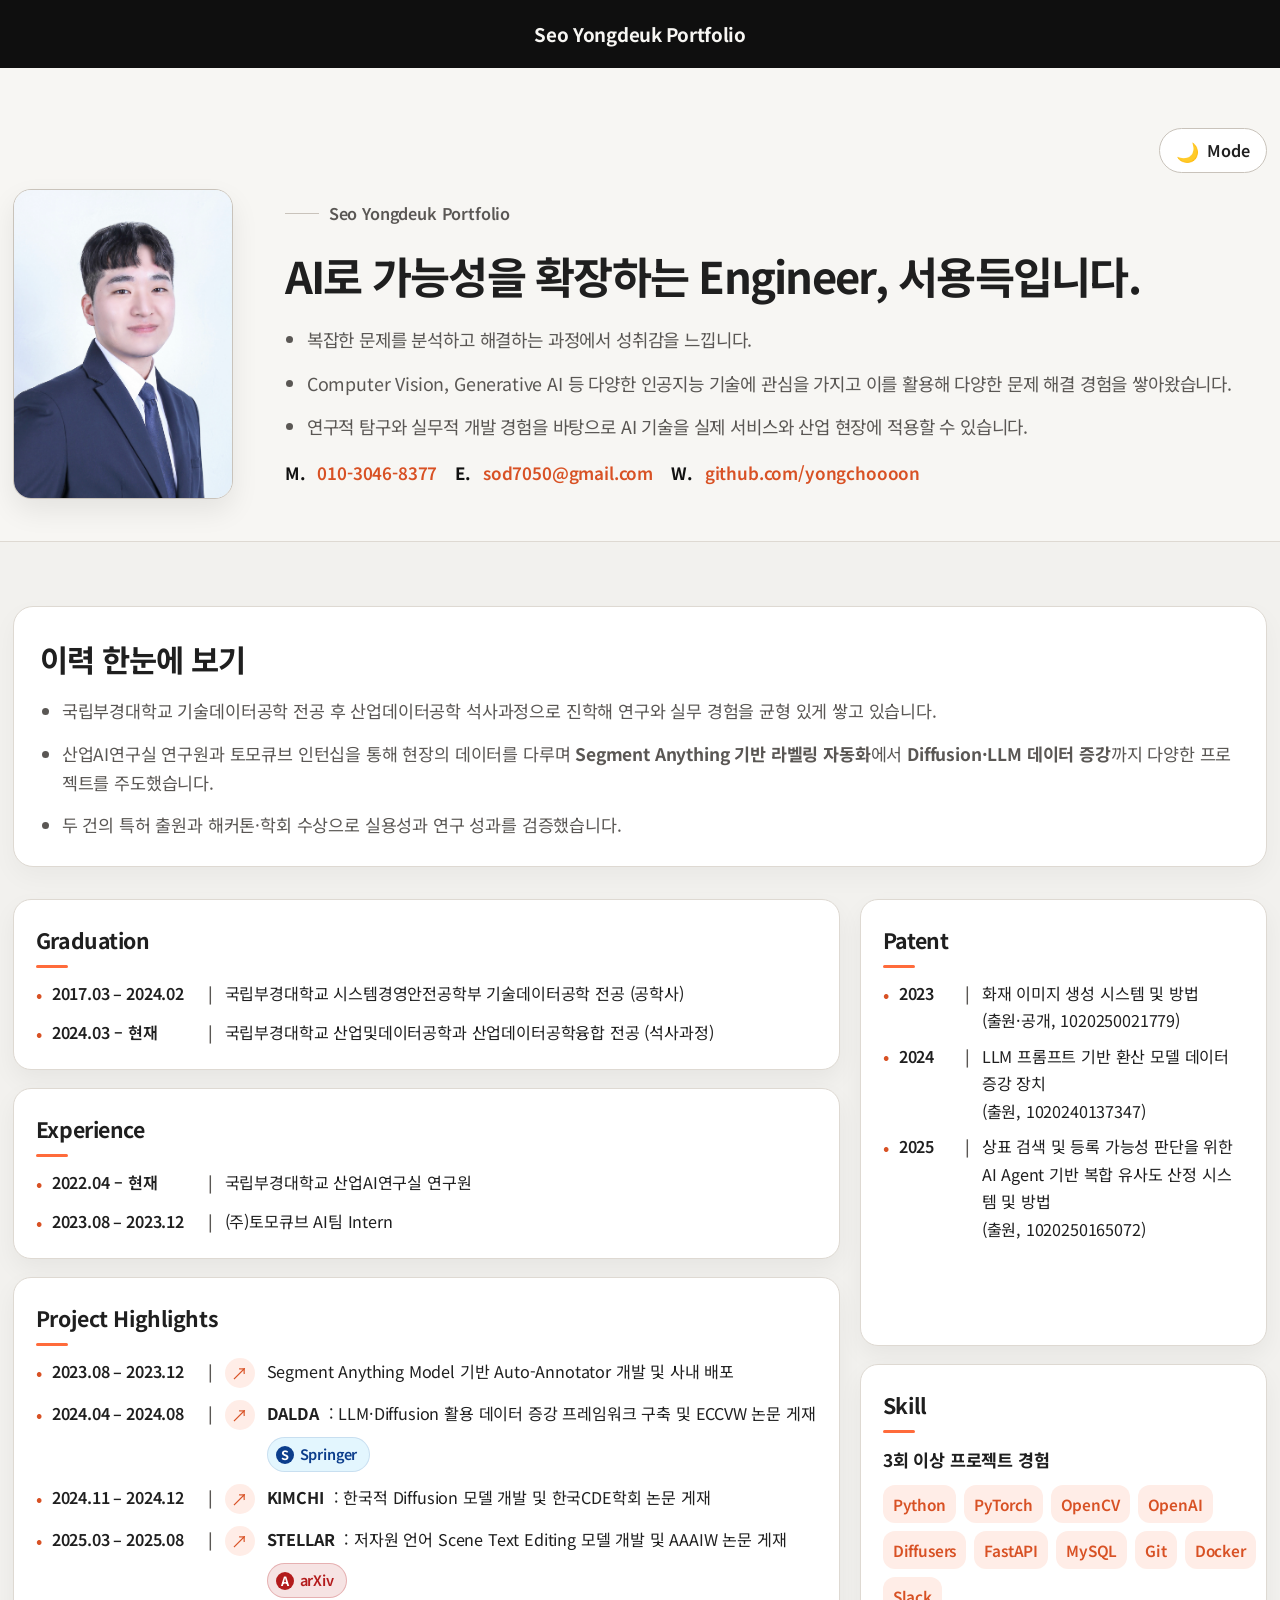
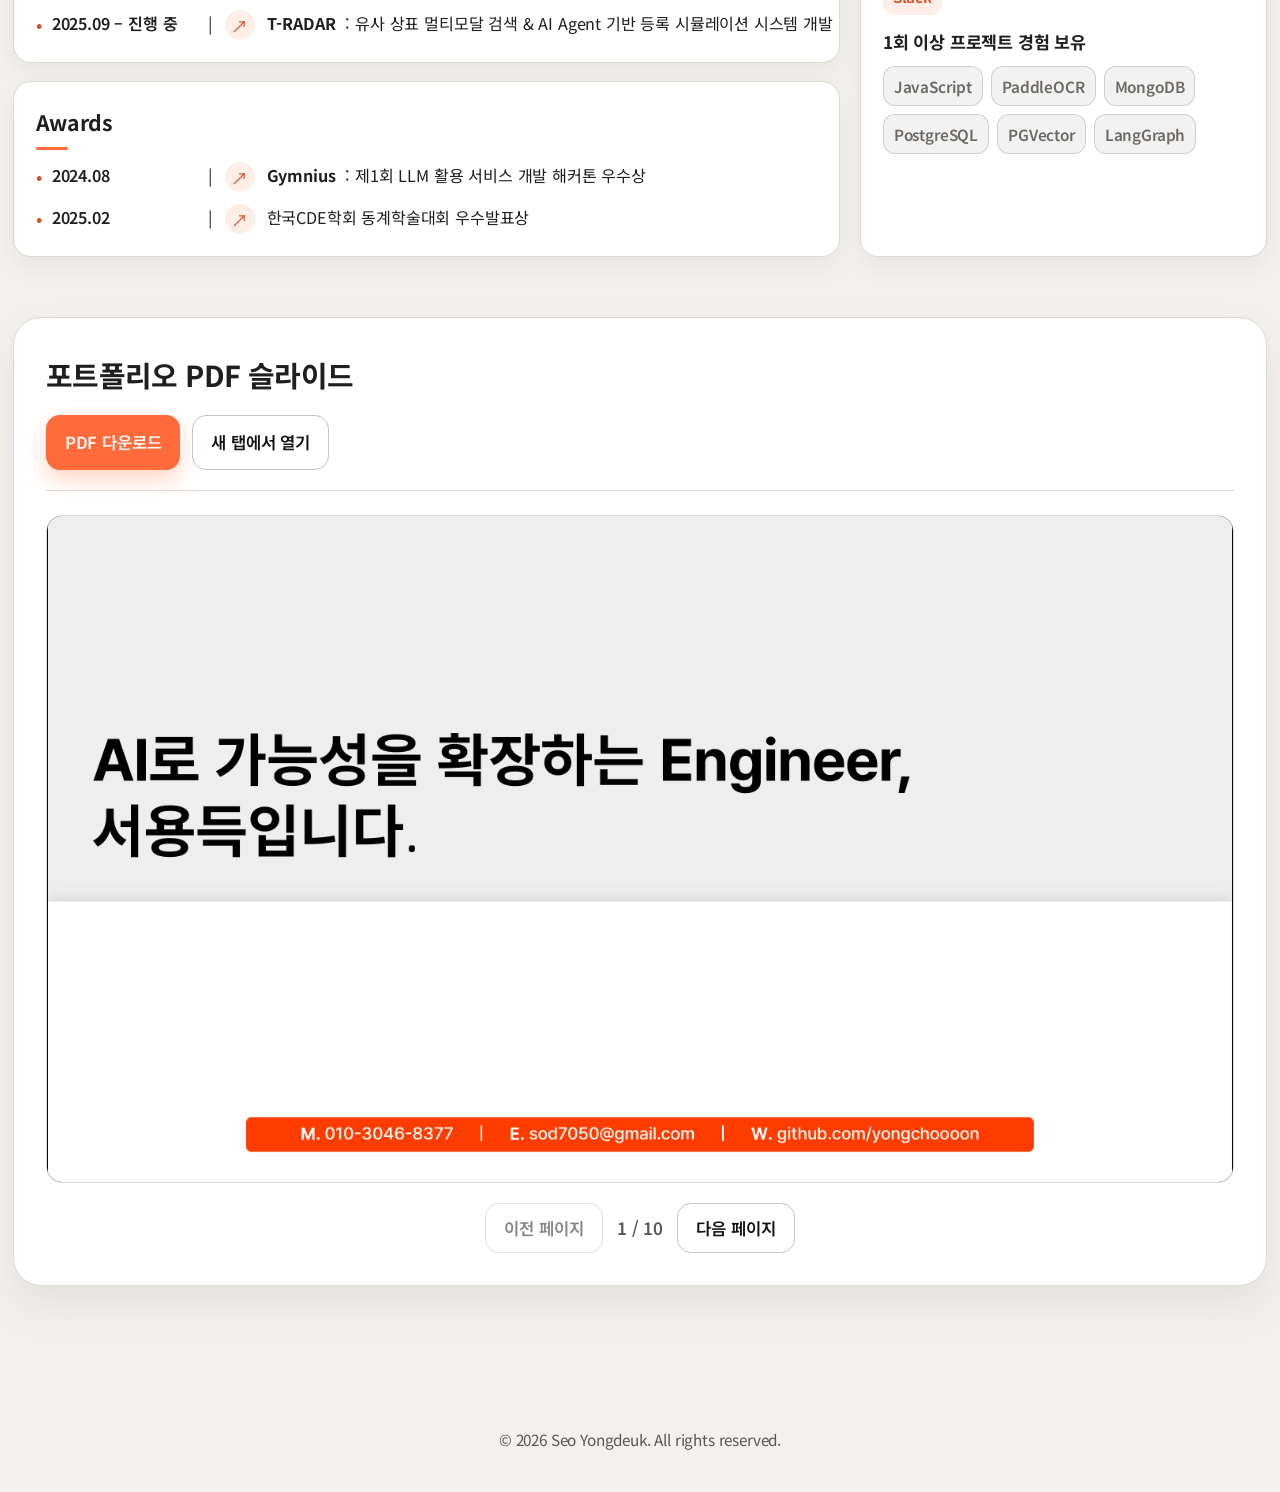
==== index.html @ 53d010d1 "Add: 특허" ====
<!DOCTYPE html>
<html lang="ko">
<head>
  <meta charset="utf-8">
  <meta name="viewport" content="width=device-width, initial-scale=1">
  <title>서용득 | Portfolio</title>
  <meta name="description" content="서용득 연구원의 학력, 연구 경력, 프로젝트, 특허, 수상 이력을 확인하고 포트폴리오 PDF를 바로 열어보세요.">
  <link rel="preconnect" href="https://fonts.googleapis.com">
  <link rel="preconnect" href="https://fonts.gstatic.com" crossorigin>
  <link href="https://fonts.googleapis.com/css2?family=Manrope:wght@400;600;700&family=Noto+Sans+KR:wght@400;500;600;700&display=swap" rel="stylesheet">
  <style>
    :root {
      --bg: #f2f1ee;
      --bg-soft: #f7f6f3;
      --card: #ffffff;
      --border: #ded9d2;
      --border-strong: #c9c3bb;
      --text: #1f1f1f;
      --muted: #5a5754;
      --accent: #ff6b3b;
      --accent-soft: rgba(255, 107, 59, 0.12);
      --accent-dark: #d85124;
      --tag-muted-bg: rgba(102, 94, 88, 0.08);
      --tag-muted-text: #6d6965;
      color-scheme: light;
      font-size: 17px;
    }

    body.dark {
      --bg: linear-gradient(180deg, #0b1120 0%, #0f172a 65%, #020617 100%);
      --bg-soft: #0e172c;
      --card: rgba(16, 27, 52, 0.92);
      --border: rgba(148, 163, 184, 0.18);
      --border-strong: rgba(148, 163, 184, 0.35);
      --text: #e2e8f0;
      --muted: rgba(226, 232, 240, 0.72);
      --accent: #38bdf8;
      --accent-soft: rgba(56, 189, 248, 0.18);
      --accent-dark: #0ea5e9;
      --tag-muted-bg: rgba(148, 163, 184, 0.16);
      --tag-muted-text: rgba(226, 232, 240, 0.8);
      color-scheme: dark;
    }

    * {
      box-sizing: border-box;
    }

    body {
      margin: 0;
      font-family: 'Noto Sans KR', 'Manrope', -apple-system, BlinkMacSystemFont, 'Segoe UI', sans-serif;
      background: var(--bg);
      color: var(--text);
      line-height: 1.7;
      letter-spacing: -0.01em;
      transition: background 0.3s ease, color 0.3s ease;
    }

    a {
      color: inherit;
      text-decoration: none;
    }

    button {
      font-family: inherit;
    }

    .banner {
      background: #0f0f0f;
      color: #f7f6f3;
      padding: 18px 0;
      text-align: center;
      font-size: 1.1rem;
      font-weight: 700;
      letter-spacing: -0.015em;
    }

    .container {
      width: min(1440px, 98vw);
      margin: 0 auto;
    }

    header {
      background: var(--bg-soft);
      border-bottom: 1px solid var(--border);
      padding: 60px 0 42px;
    }

    .header-toolbar {
      display: flex;
      justify-content: flex-end;
      align-items: center;
      padding-bottom: 16px;
      gap: 12px;
    }

    .hero {
      display: grid;
      grid-template-columns: minmax(160px, 240px) 1fr;
      gap: 32px;
      align-items: center;
    }

    .hero__photo {
      border-radius: 18px;
      overflow: hidden;
      border: 1px solid var(--border-strong);
      box-shadow: 0 12px 28px rgba(17, 17, 17, 0.08);
      max-width: 220px;
      position: relative;
      cursor: pointer;
    }

    .hero__photo:focus-visible {
      outline: 3px solid var(--accent);
      outline-offset: 4px;
    }

    .hero__photo img {
      display: block;
      width: 100%;
      height: auto;
    }

    .thumbs-pop {
      position: absolute;
      top: 50%;
      left: 50%;
      font-size: 2.6rem;
      opacity: 0;
      pointer-events: none;
      transform: translate(-50%, -30%) scale(0.5);
      transform-origin: center;
      filter: drop-shadow(0 8px 12px rgba(0, 0, 0, 0.25));
      will-change: transform, opacity;
    }

    .thumbs-pop.is-active {
      animation: thumbs-burst 0.9s ease-out forwards;
    }

    @keyframes thumbs-burst {
      0% {
        transform: translate(-50%, -30%) scale(0.4) rotate(0deg);
        opacity: 0;
      }
      25% {
        transform: translate(-50%, -70%) scale(1.05) rotate(-12deg);
        opacity: 1;
      }
      55% {
        transform: translate(-46%, -105%) scale(1) rotate(10deg);
        opacity: 1;
      }
      80% {
        transform: translate(-54%, -130%) scale(1) rotate(-6deg);
        opacity: 0.8;
      }
      100% {
        transform: translate(-50%, -160%) scale(1) rotate(0deg);
        opacity: 0;
      }
    }

    .theme-toggle {
      border: 1px solid var(--border-strong);
      border-radius: 999px;
      padding: 8px 16px;
      font-size: 0.95rem;
      font-weight: 600;
      background: var(--card);
      color: var(--text);
      display: inline-flex;
      align-items: center;
      gap: 8px;
      cursor: pointer;
      transition: transform 0.2s ease, box-shadow 0.2s ease;
    }

    .theme-toggle:hover {
      transform: translateY(-2px);
      box-shadow: 0 10px 20px rgba(0, 0, 0, 0.08);
    }

    .theme-toggle span {
      font-size: 1.1rem;
    }

    .hero__heading {
      display: grid;
      gap: 12px;
    }

    .hero__eyebrow {
      display: inline-flex;
      align-items: center;
      gap: 10px;
      font-weight: 600;
      font-size: 0.95rem;
      color: var(--muted);
    }

    .hero__eyebrow span {
      width: 34px;
      height: 1px;
      background: var(--border-strong);
      display: inline-block;
    }

    h1 {
      margin: 0;
      font-size: clamp(2.15rem, 3.4vw, 2.85rem);
      font-weight: 700;
      letter-spacing: -0.04em;
    }

    .hero__lead-list {
      margin: 0;
      padding-left: 22px;
      display: grid;
      gap: 10px;
      color: var(--muted);
      font-size: 1.05rem;
    }

    .hero__lead-list li {
      line-height: 1.65;
    }

    .contact-row {
      margin-top: 6px;
      display: flex;
      flex-wrap: wrap;
      gap: 18px;
      font-weight: 600;
    }

    .contact-row a {
      display: inline-flex;
      align-items: center;
      gap: 8px;
      color: var(--accent-dark);
    }

    .contact-row a::before {
      content: attr(data-label);
      font-weight: 700;
      color: #111;
      margin-right: 4px;
    }

    main {
      padding: 64px 0 80px;
    }

    .overview {
      display: grid;
      gap: 32px;
      margin-bottom: 60px;
    }

    .overview__lead {
      background: var(--card);
      border: 1px solid var(--border);
      border-radius: 20px;
      padding: 26px;
      display: grid;
      gap: 12px;
      box-shadow: 0 10px 26px rgba(17, 17, 17, 0.04);
    }

    .overview__lead h2 {
      margin: 0;
      font-size: 1.8rem;
      letter-spacing: -0.03em;
    }

    .overview__list {
      margin: 0;
      padding-left: 22px;
      display: grid;
      gap: 10px;
      color: var(--muted);
      font-size: 1.02rem;
      line-height: 1.65;
    }

    .overview__layout {
      display: grid;
      grid-template-columns: 6.7fr 3.3fr;
      gap: 20px;
      align-items: stretch;
    }

    .overview__left,
    .overview__right {
      gap: 18px;
      min-height: 0;
    }

    .overview__left {
      display: grid;
      grid-auto-rows: minmax(0, auto);
      align-content: start;
    }

    .overview__right {
      display: grid;
      grid-template-rows: 1fr 1fr;
      gap: 18px;
      height: 100%;
    }

    .overview__right > .card {
      height: 100%;
    }

    .overview__left {
      grid-template-rows: repeat(4, auto);
    }

    .overview__right {
      grid-template-rows: repeat(2, auto);
    }

    .card {
      background: var(--card);
      border-radius: 18px;
      border: 1px solid var(--border);
      padding: 22px;
      display: grid;
      gap: 12px;
      box-shadow: 0 10px 24px rgba(17, 17, 17, 0.05);
      height: auto;
      align-content: start;
    }

    .card--scroll {
      overflow: visible;
      max-height: none;
      padding-right: 0;
    }

    .timeline {
      list-style: none;
      margin: 0;
      padding: 0;
      display: grid;
      gap: 8px;
    }

    .timeline li {
      display: grid;
      grid-template-columns: auto auto auto 1fr;
      column-gap: 12px;
      position: relative;
      padding-left: 16px;
      align-items: start;
    }

    .timeline li::before {
      content: '•';
      position: absolute;
      left: 0;
      top: 0.25em;
      color: var(--accent-dark);
      font-size: 1.1rem;
      line-height: 1;
    }

    .timeline__date {
      display: inline-block;
      min-width: 16ch;
      font-weight: 600;
      white-space: nowrap;
    }

    .timeline--compact {
      gap: 4px;
    }

    .timeline--compact li {
      grid-template-columns: auto auto 1fr;
    }

    .timeline--compact .timeline__date {
      min-width: 6ch;
    }

    .timeline__divider {
      color: var(--muted);
      font-weight: 600;
    }

    .timeline__text {
      color: var(--text);
      display: inline-flex;
      align-items: center;
      gap: 10px;
      flex-wrap: wrap;
    }

    .timeline__action {
      border: none;
      background: var(--accent-soft);
      color: var(--accent-dark);
      border-radius: 999px;
      width: 30px;
      height: 30px;
      display: inline-flex;
      align-items: center;
      justify-content: center;
      font-size: 1rem;
      cursor: pointer;
      transition: transform 0.2s ease, box-shadow 0.2s ease;
    }

    .timeline__link {
      display: inline-flex;
      align-items: center;
      gap: 6px;
      padding: 4px 12px 4px 8px;
      border-radius: 999px;
      font-size: 0.85rem;
      font-weight: 600;
      border: 1px solid transparent;
      transition: transform 0.2s ease, box-shadow 0.2s ease, background 0.2s ease;
    }

    .timeline__link--springer {
      background: rgba(56, 189, 248, 0.14);
      color: #0b3d8c;
      border-color: rgba(11, 61, 140, 0.12);
    }

    body.dark .timeline__link--springer {
      background: rgba(56, 189, 248, 0.16);
      color: #38bdf8;
      border-color: rgba(56, 189, 248, 0.35);
    }

    .timeline__link--arxiv {
      background: rgba(179, 27, 28, 0.12);
      color: #b31b1c;
      border-color: rgba(179, 27, 28, 0.25);
    }

    body.dark .timeline__link--arxiv {
      background: rgba(179, 27, 28, 0.2);
      color: #f87171;
      border-color: rgba(248, 113, 113, 0.45);
    }

    .timeline__link-icon {
      width: 18px;
      height: 18px;
      border-radius: 50%;
      background: #0b3d8c;
      color: #ffffff;
      display: inline-flex;
      align-items: center;
      justify-content: center;
      font-size: 0.75rem;
      font-weight: 700;
      letter-spacing: -0.03em;
    }

    body.dark .timeline__link-icon {
      background: #1d4ed8;
    }

    .timeline__link--springer .timeline__link-icon {
      background: #0b3d8c;
      color: #ffffff;
    }

    body.dark .timeline__link--springer .timeline__link-icon {
      background: #38bdf8;
      color: #04142d;
    }

    .timeline__link--arxiv .timeline__link-icon {
      background: #b31b1c;
    }

    body.dark .timeline__link--arxiv .timeline__link-icon {
      background: #f87171;
      color: #111827;
    }

    body.dark .timeline__link:hover {
      box-shadow: 0 8px 18px rgba(2, 132, 199, 0.3);
    }

    body.dark .timeline__link:focus-visible {
      box-shadow: 0 0 0 3px rgba(56, 189, 248, 0.5);
    }

    .timeline__link:hover {
      transform: translateY(-2px);
      box-shadow: 0 8px 16px rgba(11, 61, 140, 0.15);
    }

    .timeline__link:focus-visible {
      transform: translateY(-2px);
      box-shadow: 0 0 0 3px rgba(11, 61, 140, 0.35);
      outline: none;
    }

    .timeline__link-icon {
      width: 18px;
      height: 18px;
      border-radius: 50%;
      background: currentColor;
      color: #ffffff;
      display: inline-flex;
      align-items: center;
      justify-content: center;
      font-size: 0.75rem;
      font-weight: 700;
      letter-spacing: -0.03em;
    }

    .sr-only {
      position: absolute;
      width: 1px;
      height: 1px;
      padding: 0;
      margin: -1px;
      overflow: hidden;
      clip: rect(0, 0, 0, 0);
      white-space: nowrap;
      border: 0;
    }

    .timeline__action:hover,
    .timeline__action:focus-visible {
      transform: translateY(-2px);
      box-shadow: 0 8px 16px rgba(0, 0, 0, 0.12);
      outline: none;
    }

    .card h3 {
      margin: 0;
      font-size: 1.25rem;
      letter-spacing: -0.02em;
      position: relative;
      padding-bottom: 10px;
    }

    .card h3::after {
      content: '';
      position: absolute;
      left: 0;
      bottom: 0;
      width: 32px;
      height: 3px;
      border-radius: 999px;
      background: var(--accent);
    }

    .meta {
      color: var(--muted);
      font-weight: 500;
      font-size: 0.95rem;
    }

    ul {
      margin: 0;
      padding-left: 18px;
      color: var(--text);
      font-size: 0.95rem;
    }

    ul li + li {
      margin-top: 4px;
    }

    .tag-grid {
      display: flex;
      flex-wrap: wrap;
      gap: 8px;
    }

    .tag {
      padding: 6px 10px;
      border-radius: 12px;
      font-weight: 600;
      font-size: 0.9rem;
    }

    .tag--primary {
      background: var(--accent-soft);
      color: var(--accent-dark);
    }

    .tag--secondary {
      background: var(--tag-muted-bg);
      color: var(--tag-muted-text);
      border: 1px solid rgba(109, 105, 101, 0.25);
    }

    .skill-group {
      display: grid;
      gap: 10px;
    }

    .skill-group h4 {
      margin: 0;
      font-size: 1.02rem;
      letter-spacing: -0.01em;
      color: var(--text);
    }

    .pdf-section {
      background: var(--card);
      border: 1px solid var(--border);
      border-radius: 28px;
      padding: 32px;
      box-shadow: 0 20px 45px rgba(17, 17, 17, 0.07);
    }

    .pdf-section header {
      padding: 0 0 20px;
      background: none;
      border-bottom: 1px solid var(--border);
      margin-bottom: 24px;
      display: grid;
      gap: 10px;
    }

    .pdf-section h2 {
      margin: 0;
      font-size: 1.7rem;
      letter-spacing: -0.02em;
    }

    .pdf-section p {
      margin: 0;
      color: var(--muted);
    }

    .pdf-actions {
      display: flex;
      flex-wrap: wrap;
      gap: 12px;
      margin-top: 6px;
    }

    .btn {
      display: inline-flex;
      align-items: center;
      justify-content: center;
      gap: 8px;
      font-weight: 600;
      font-size: 0.98rem;
      padding: 12px 18px;
      border-radius: 14px;
      border: 1px solid transparent;
      cursor: pointer;
      transition: transform 0.2s ease, box-shadow 0.2s ease;
      text-decoration: none;
    }

    .btn-primary {
      background: var(--accent);
      color: #fff7f3;
      box-shadow: 0 10px 22px rgba(255, 107, 59, 0.28);
    }

    .btn-secondary {
      background: #ffffff;
      border-color: var(--border-strong);
      color: #141414;
    }

    .btn:disabled {
      opacity: 0.5;
      cursor: not-allowed;
      transform: none;
      box-shadow: none;
    }

    .btn:hover:not(:disabled) {
      transform: translateY(-2px);
    }

    .pdf-stage {
      display: grid;
      gap: 20px;
    }

    .pdf-viewer {
      width: 100%;
      border: 1px solid var(--border);
      border-radius: 16px;
      background: #0f0f0f;
      overflow: hidden;
      display: flex;
      align-items: center;
      justify-content: center;
      aspect-ratio: 16 / 9;
    }

    .pdf-viewer img {
      width: 100%;
      height: 100%;
      object-fit: contain;
      background: #0f0f0f;
    }

    .pdf-nav {
      display: flex;
      align-items: center;
      justify-content: center;
      gap: 14px;
    }

    .page-indicator {
      font-weight: 600;
      color: var(--muted);
    }

    footer {
      text-align: center;
      padding: 60px 0 40px;
      color: var(--muted);
      font-size: 0.9rem;
    }

    @media (max-width: 980px) {
      .overview__layout {
        grid-template-columns: 1fr;
      }

      .overview__left,
      .overview__right {
        grid-template-rows: none;
        min-height: auto;
      }
    }

    @media (max-width: 720px) {
      header {
        padding: 48px 0 36px;
      }

      .header-toolbar {
        justify-content: center;
        padding-bottom: 20px;
      }

      .hero {
        grid-template-columns: 1fr;
        text-align: center;
      }

      .hero__photo {
        margin: 0 auto;
      }

      .contact-row {
        justify-content: center;
      }

      .overview__lead,
      .card {
        padding: 24px;
      }

      .pdf-section {
        padding: 26px;
      }

      .pdf-viewer {
        aspect-ratio: auto;
        height: 70vh;
      }
    }
  </style>
</head>
<body>
  <div class="banner">Seo Yongdeuk Portfolio</div>
  <header>
    <div class="container header-toolbar">
      <button class="theme-toggle" id="theme-toggle" type="button" aria-label="다크 모드로 전환"><span aria-hidden="true">🌙</span> Mode</button>
    </div>
    <div class="container hero">
      <div class="hero__photo" role="button" tabindex="0" aria-label="프로필 사진을 눌러 인사하기">
        <img src="imgs/profile.jpg" alt="서용득 프로필 사진">
        <div class="thumbs-pop" aria-hidden="true">👍🏻</div>
      </div>
        <div class="hero__heading">
          <div class="hero__eyebrow"><span></span>Seo Yongdeuk Portfolio</div>
          <h1>AI로 가능성을 확장하는 Engineer, 서용득입니다.</h1>
          <ul class="hero__lead-list">
            <li>복잡한 문제를 분석하고 해결하는 과정에서 성취감을 느낍니다.</li>
            <li>Computer Vision, Generative AI 등 다양한 인공지능 기술에 관심을 가지고 이를 활용해 다양한 문제 해결 경험을 쌓아왔습니다.</li>
            <li>연구적 탐구와 실무적 개발 경험을 바탕으로 AI 기술을 실제 서비스와 산업 현장에 적용할 수 있습니다.</li>
          </ul>
          <div class="contact-row">
            <a href="tel:+821030468377" data-label="M.">010-3046-8377</a>
            <a href="mailto:sod7050@gmail.com" data-label="E.">sod7050@gmail.com</a>
            <a href="https://github.com/yongchoooon" target="_blank" rel="noreferrer noopener" data-label="W.">github.com/yongchoooon</a>
          </div>
        </div>
    </div>
  </header>

  <main>
    <div class="container">
      <section class="overview">
        <div class="overview__lead">
          <h2>이력 한눈에 보기</h2>
          <ul class="overview__list">
            <li>국립부경대학교 기술데이터공학 전공 후 산업데이터공학 석사과정으로 진학해 연구와 실무 경험을 균형 있게 쌓고 있습니다.</li>
            <li>산업AI연구실 연구원과 토모큐브 인턴십을 통해 현장의 데이터를 다루며 <strong>Segment Anything 기반 라벨링 자동화</strong>에서 <strong>Diffusion·LLM 데이터 증강</strong>까지 다양한 프로젝트를 주도했습니다.</li>
            <li>두 건의 특허 출원과 해커톤·학회 수상으로 실용성과 연구 성과를 검증했습니다.</li>
          </ul>
        </div>
        <div class="overview__layout">
          <div class="overview__left">
            <article class="card card--grad">
              <h3>Graduation</h3>
              <ul class="timeline">
                <li>
                  <span class="timeline__date">2017.03 – 2024.02</span>
                  <span class="timeline__divider">|</span>
                  <span class="timeline__text">국립부경대학교 시스템경영안전공학부 기술데이터공학 전공 (공학사)</span>
                </li>
                <li>
                  <span class="timeline__date">2024.03 – 현재</span>
                  <span class="timeline__divider">|</span>
                  <span class="timeline__text">국립부경대학교 산업및데이터공학과 산업데이터공학융합 전공 (석사과정)</span>
                </li>
              </ul>
            </article>
            <article class="card card--experience">
              <h3>Experience</h3>
              <ul class="timeline">
                <li>
                  <span class="timeline__date">2022.04 – 현재</span>
                  <span class="timeline__divider">|</span>
                  <span class="timeline__text">국립부경대학교 산업AI연구실 연구원</span>
                </li>
                <li>
                  <span class="timeline__date">2023.08 – 2023.12</span>
                  <span class="timeline__divider">|</span>
                  <span class="timeline__text">(주)토모큐브 AI팀 Intern</span>
                </li>
              </ul>
            </article>
            <article class="card card--projects card--scroll">
              <h3>Project Highlights</h3>
              <ul class="timeline">
                <li>
                  <span class="timeline__date">2023.08 – 2023.12</span>
                  <span class="timeline__divider">|</span>
                  <button class="timeline__action timeline__jump" type="button" data-page="3" aria-label="포트폴리오 6페이지( Segment Anything 기반 Auto-Annotator 개발 및 사내 배포 )로 이동">↗</button>
                  <span class="timeline__text">Segment Anything Model 기반 Auto-Annotator 개발 및 사내 배포</span>
                </li>
                <li>
                  <span class="timeline__date">2024.04 – 2024.08</span>
                  <span class="timeline__divider">|</span>
                  <button class="timeline__action timeline__jump" type="button" data-page="4" aria-label="포트폴리오 3페이지( DALDA: LLM·Diffusion 활용 데이터 증강 프레임워크 구축 및 논문 게재 )로 이동">↗</button>
                  <span class="timeline__text">
                    <strong>DALDA</strong>: LLM·Diffusion 활용 데이터 증강 프레임워크 구축 및 ECCVW 논문 게재
                    <a class="timeline__link timeline__link--springer" href="https://link.springer.com/chapter/10.1007/978-3-031-91907-7_11" target="_blank" rel="noreferrer noopener">
                      <span class="timeline__link-icon" aria-hidden="true">S</span>
                      Springer
                      <span class="sr-only">에서 논문 보기 (새 창)</span>
                    </a>
                  </span>
                </li>
                <li>
                  <span class="timeline__date">2024.11 – 2024.12</span>
                  <span class="timeline__divider">|</span>
                  <button class="timeline__action timeline__jump" type="button" data-page="5" aria-label="포트폴리오 4페이지( KIMCHI: 한국적 Diffusion 모델 개발 )로 이동">↗</button>
                  <span class="timeline__text"><strong>KIMCHI</strong>: 한국적 Diffusion 모델 개발 및 한국CDE학회 논문 게재</span>
                </li>
                <li>
                  <span class="timeline__date">2025.03 – 2025.08</span>
                  <span class="timeline__divider">|</span>
                  <button class="timeline__action timeline__jump" type="button" data-page="6" aria-label="포트폴리오 5페이지( STELLAR: Scene Text Editing 모델 개발 )로 이동">↗</button>
                  <span class="timeline__text">
                    <strong>STELLAR</strong>: 저자원 언어 Scene Text Editing 모델 개발 및 AAAIW 논문 게재
                    <a class="timeline__link timeline__link--arxiv" href="https://arxiv.org/abs/2511.09977" target="_blank" rel="noreferrer noopener">
                      <span class="timeline__link-icon" aria-hidden="true">A</span>
                      arXiv
                      <span class="sr-only">에서 논문 보기 (새 창)</span>
                    </a>
                  </span>
                </li>
                <li>
                  <span class="timeline__date">2025.09 – 진행 중</span>
                  <span class="timeline__divider">|</span>
                  <button class="timeline__action timeline__jump" type="button" data-page="7" aria-label="포트폴리오 7페이지( T-RADAR: 상표 검색 &amp; 등록 시뮬레이션 시스템 )로 이동">↗</button>
                  <span class="timeline__text"><strong>T-RADAR</strong>: 유사 상표 멀티모달 검색 &amp; AI Agent 기반 등록 시뮬레이션 시스템 개발</span>
                </li>
              </ul>
            </article>
            <article class="card card--awards">
              <h3>Awards</h3>
              <ul class="timeline">
                <li>
                  <span class="timeline__date">2024.08</span>
                  <span class="timeline__divider">|</span>
                  <button class="timeline__action timeline__jump" type="button" data-page="9" aria-label="포트폴리오 9페이지( Gymnius )로 이동">↗</button>
                  <span class="timeline__text"><strong>Gymnius</strong>: 제1회 LLM 활용 서비스 개발 해커톤 우수상</span>
                </li>
                <li>
                  <span class="timeline__date">2025.02</span>
                  <span class="timeline__divider">|</span>
                  <button class="timeline__action timeline__jump" type="button" data-page="5" aria-label="포트폴리오 4페이지( KIMCHI )로 이동">↗</button>
                  <span class="timeline__text">한국CDE학회 동계학술대회 우수발표상</span>
                </li>
              </ul>
            </article>
          </div>
          <div class="overview__right">
            <article class="card card--patent">
              <h3>Patent</h3>
              <ul class="timeline timeline--compact">
                <li>
                  <span class="timeline__date">2023</span>
                  <span class="timeline__divider">|</span>
                  <span class="timeline__text">화재 이미지 생성 시스템 및 방법 <br>(출원·공개, 1020250021779)</span>
                </li>
                <li>
                  <span class="timeline__date">2024</span>
                  <span class="timeline__divider">|</span>
                  <span class="timeline__text">LLM 프롬프트 기반 환산 모델 데이터 증강 장치 <br>(출원, 1020240137347)</span>
                </li>
                <li>
                  <span class="timeline__date">2025</span>
                  <span class="timeline__divider">|</span>
                  <span class="timeline__text">상표 검색 및 등록 가능성 판단을 위한 AI Agent 기반 복합 유사도 산정 시스템 및 방법 <br>(출원, 1020250165072)</span>
                </li>
              </ul>
            </article>
            <article class="card card--skill card--scroll">
              <h3>Skill</h3>
              <div class="skill-group">
                <h4>3회 이상 프로젝트 경험</h4>
                <div class="tag-grid">
                  <span class="tag tag--primary">Python</span>
                  <span class="tag tag--primary">PyTorch</span>
                  <span class="tag tag--primary">OpenCV</span>
                  <span class="tag tag--primary">OpenAI</span>
                  <span class="tag tag--primary">Diffusers</span>
                  <span class="tag tag--primary">FastAPI</span>
                  <span class="tag tag--primary">MySQL</span>
                  <span class="tag tag--primary">Git</span>
                  <span class="tag tag--primary">Docker</span>
                  <span class="tag tag--primary">Slack</span>
                </div>
              </div>
              <div class="skill-group">
                <h4>1회 이상 프로젝트 경험 보유</h4>
                <div class="tag-grid">
                  <span class="tag tag--secondary">JavaScript</span>
                  <span class="tag tag--secondary">PaddleOCR</span>
                  <span class="tag tag--secondary">MongoDB</span>
                  <span class="tag tag--secondary">PostgreSQL</span>
                  <span class="tag tag--secondary">PGVector</span>
                  <span class="tag tag--secondary">LangGraph</span>
                </div>
              </div>
            </article>
          </div>
        </div>
      </section>

      <section class="pdf-section" aria-labelledby="pdf-title">
        <header>
          <h2 id="pdf-title">포트폴리오 PDF 슬라이드</h2>
          <div class="pdf-actions">
            <a class="btn btn-primary" href="Portfolio-YongdeukSeo.pdf" download>PDF 다운로드</a>
            <a class="btn btn-secondary" href="Portfolio-YongdeukSeo.pdf" target="_blank" rel="noreferrer noopener">새 탭에서 열기</a>
          </div>
        </header>
        <div class="pdf-stage">
          <div class="pdf-viewer">
            <img id="pdf-slide" src="imgs/slides/portfolio-page-01.png" alt="포트폴리오 1페이지">
          </div>
          <div class="pdf-nav">
            <button class="btn btn-secondary" id="prev-page" type="button">이전 페이지</button>
            <span class="page-indicator"><span id="current-page">1</span> / <span id="total-pages">10</span></span>
            <button class="btn btn-secondary" id="next-page" type="button">다음 페이지</button>
          </div>
        </div>
      </section>
    </div>
  </main>

  <footer>
    &copy; <span id="year"></span> Seo Yongdeuk. All rights reserved.
  </footer>

  <script>
    const yearEl = document.getElementById('year');
    if (yearEl) {
      yearEl.textContent = new Date().getFullYear();
    }

    const themeToggleBtn = document.getElementById('theme-toggle');
    const themeToggleIcon = themeToggleBtn ? themeToggleBtn.querySelector('span') : null;
    const prefersDark = window.matchMedia('(prefers-color-scheme: dark)');

    function applyTheme(theme, persist = true) {
      document.body.classList.toggle('dark', theme === 'dark');
      if (themeToggleBtn && themeToggleIcon) {
        themeToggleIcon.textContent = theme === 'dark' ? '☀️' : '🌙';
        themeToggleBtn.setAttribute(
          'aria-label',
          theme === 'dark' ? '라이트 모드로 전환' : '다크 모드로 전환'
        );
      }
      if (persist) {
        localStorage.setItem('theme', theme);
      }
    }

    const storedTheme = localStorage.getItem('theme');
    let activeTheme = storedTheme === 'dark' || storedTheme === 'light'
      ? storedTheme
      : (prefersDark.matches ? 'dark' : 'light');

    applyTheme(activeTheme, false);

    if (themeToggleBtn) {
      themeToggleBtn.addEventListener('click', () => {
        activeTheme = document.body.classList.contains('dark') ? 'light' : 'dark';
        applyTheme(activeTheme);
      });
    }

    const handlePrefersChange = (event) => {
      const hasStoredTheme = localStorage.getItem('theme');
      if (hasStoredTheme === null) {
        activeTheme = event.matches ? 'dark' : 'light';
        applyTheme(activeTheme, false);
      }
    };

    if (typeof prefersDark.addEventListener === 'function') {
      prefersDark.addEventListener('change', handlePrefersChange);
    } else if (typeof prefersDark.addListener === 'function') {
      prefersDark.addListener(handlePrefersChange);
    }

    const heroPhoto = document.querySelector('.hero__photo');
    const thumbsPop = heroPhoto ? heroPhoto.querySelector('.thumbs-pop') : null;

    function showThumbs(event) {
      if (!heroPhoto || !thumbsPop) return;
      const rect = heroPhoto.getBoundingClientRect();
      const hasPointer = event && typeof event.clientX === 'number' && typeof event.clientY === 'number';
      const x = hasPointer ? event.clientX - rect.left : rect.width / 2;
      const y = hasPointer ? event.clientY - rect.top : rect.height / 2;
      thumbsPop.style.left = `${x}px`;
      thumbsPop.style.top = `${y}px`;
      thumbsPop.classList.remove('is-active');
      void thumbsPop.offsetWidth;
      thumbsPop.classList.add('is-active');
    }

    if (thumbsPop) {
      thumbsPop.addEventListener('animationend', () => {
        thumbsPop.classList.remove('is-active');
      });
    }

    if (heroPhoto) {
      heroPhoto.addEventListener('click', (event) => {
        showThumbs(event);
      });
      heroPhoto.addEventListener('keydown', (event) => {
        if (event.key === 'Enter' || event.key === ' ') {
          event.preventDefault();
          showThumbs(event);
        }
      });
    }

    const TOTAL_PAGES = 10;
    const imagePrefix = 'imgs/slides/portfolio-page-';
    const imageEl = document.getElementById('pdf-slide');
    const currentPageEl = document.getElementById('current-page');
    const totalPagesEl = document.getElementById('total-pages');
    const prevBtn = document.getElementById('prev-page');
    const nextBtn = document.getElementById('next-page');
    let currentPage = 1;

    if (totalPagesEl) {
      totalPagesEl.textContent = TOTAL_PAGES;
    }

    function updateViewer() {
      if (!imageEl || !currentPageEl || !prevBtn || !nextBtn) return;
      const pageStr = String(currentPage).padStart(2, '0');
      imageEl.src = `${imagePrefix}${pageStr}.png?v=${currentPage}`;
      imageEl.alt = `포트폴리오 ${currentPage}페이지`;
      currentPageEl.textContent = String(currentPage);
      prevBtn.disabled = currentPage === 1;
      nextBtn.disabled = currentPage === TOTAL_PAGES;
    }

    function navigateToPage(pageNumber) {
      if (!Number.isFinite(pageNumber)) return;
      const clamped = Math.min(Math.max(Math.round(pageNumber), 1), TOTAL_PAGES);
      if (clamped !== currentPage) {
        currentPage = clamped;
      }
      updateViewer();
      if (pdfSection) {
        pdfSection.scrollIntoView({ behavior: 'smooth', block: 'start' });
      }
    }

    if (prevBtn && nextBtn) {
      prevBtn.addEventListener('click', () => {
        if (currentPage > 1) {
          currentPage -= 1;
          updateViewer();
        }
      });

      nextBtn.addEventListener('click', () => {
        if (currentPage < TOTAL_PAGES) {
          currentPage += 1;
          updateViewer();
        }
      });
    }

    const pdfSection = document.querySelector('.pdf-section');
    document.querySelectorAll('.timeline__jump').forEach((button) => {
      button.addEventListener('click', () => {
        const target = Number(button.dataset.page);
        navigateToPage(target);
      });
    });

    updateViewer();
  </script>
</body>
</html>
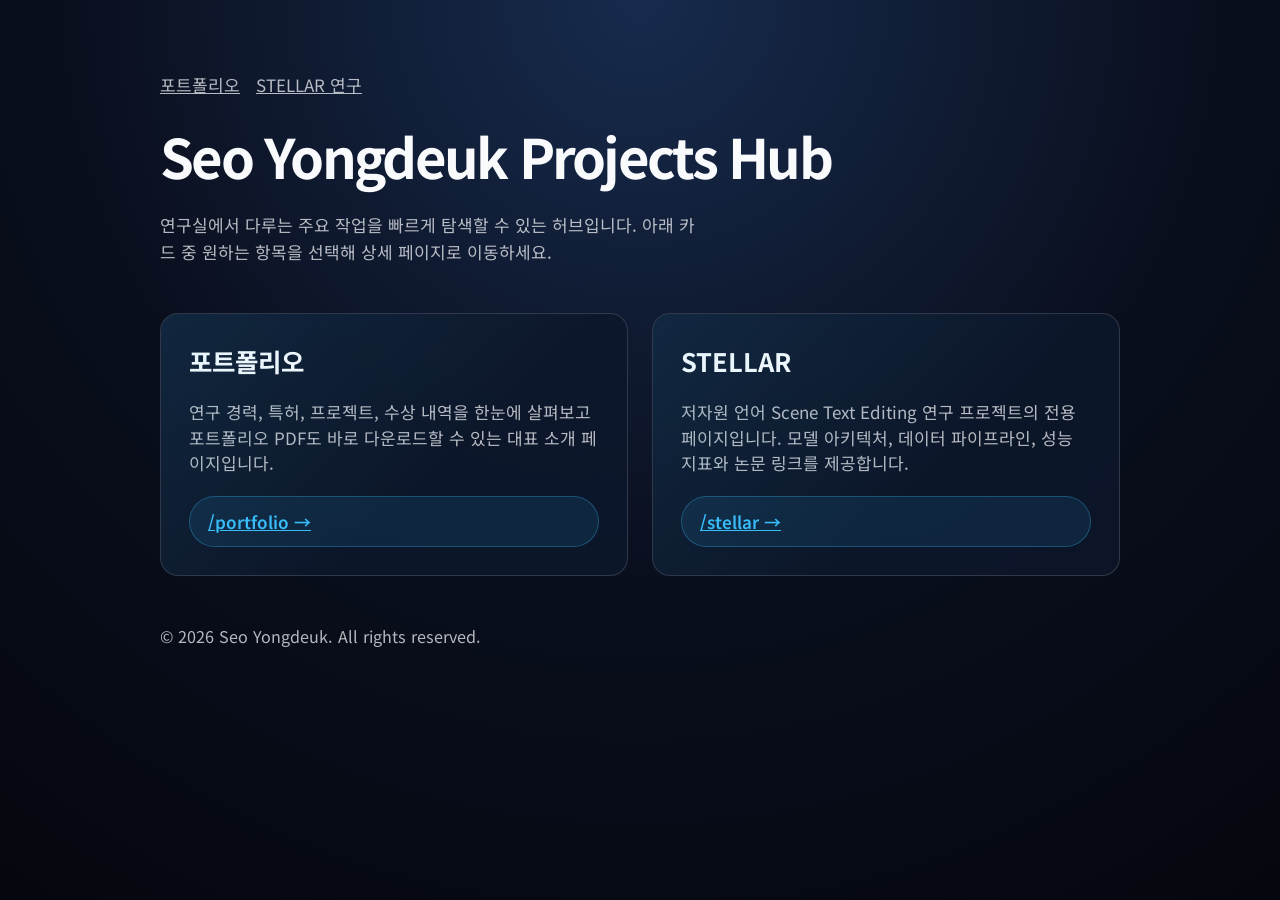
==== commit 212e7030: "foldering" ====
--- a/index.html
+++ b/index.html
@@ -3,43 +3,23 @@
 <head>
   <meta charset="utf-8">
   <meta name="viewport" content="width=device-width, initial-scale=1">
-  <title>서용득 | Portfolio</title>
-  <meta name="description" content="서용득 연구원의 학력, 연구 경력, 프로젝트, 특허, 수상 이력을 확인하고 포트폴리오 PDF를 바로 열어보세요.">
+  <title>yongchoooon.github.io</title>
+  <meta name="description" content="서용득 연구원의 공개 포트폴리오와 STELLAR 연구 페이지를 빠르게 탐색하세요.">
   <link rel="preconnect" href="https://fonts.googleapis.com">
   <link rel="preconnect" href="https://fonts.gstatic.com" crossorigin>
-  <link href="https://fonts.googleapis.com/css2?family=Manrope:wght@400;600;700&family=Noto+Sans+KR:wght@400;500;600;700&display=swap" rel="stylesheet">
+  <link href="https://fonts.googleapis.com/css2?family=Manrope:wght@500;600;700&family=Noto+Sans+KR:wght@400;500;700&display=swap" rel="stylesheet">
   <style>
     :root {
-      --bg: #f2f1ee;
-      --bg-soft: #f7f6f3;
-      --card: #ffffff;
-      --border: #ded9d2;
-      --border-strong: #c9c3bb;
-      --text: #1f1f1f;
-      --muted: #5a5754;
-      --accent: #ff6b3b;
-      --accent-soft: rgba(255, 107, 59, 0.12);
-      --accent-dark: #d85124;
-      --tag-muted-bg: rgba(102, 94, 88, 0.08);
-      --tag-muted-text: #6d6965;
-      color-scheme: light;
+      color-scheme: light dark;
       font-size: 17px;
-    }
-
-    body.dark {
-      --bg: linear-gradient(180deg, #0b1120 0%, #0f172a 65%, #020617 100%);
-      --bg-soft: #0e172c;
-      --card: rgba(16, 27, 52, 0.92);
-      --border: rgba(148, 163, 184, 0.18);
-      --border-strong: rgba(148, 163, 184, 0.35);
-      --text: #e2e8f0;
-      --muted: rgba(226, 232, 240, 0.72);
+      --bg: #0b1324;
+      --card: rgba(14, 24, 44, 0.85);
+      --stroke: rgba(255, 255, 255, 0.15);
+      --text: #f8fafc;
+      --muted: rgba(248, 250, 252, 0.72);
       --accent: #38bdf8;
-      --accent-soft: rgba(56, 189, 248, 0.18);
-      --accent-dark: #0ea5e9;
-      --tag-muted-bg: rgba(148, 163, 184, 0.16);
-      --tag-muted-text: rgba(226, 232, 240, 0.8);
-      color-scheme: dark;
+      --accent-soft: rgba(56, 189, 248, 0.1);
+      --accent-strong: #0ea5e9;
     }
 
     * {
@@ -48,1101 +28,153 @@
 
     body {
       margin: 0;
+      min-height: 100vh;
       font-family: 'Noto Sans KR', 'Manrope', -apple-system, BlinkMacSystemFont, 'Segoe UI', sans-serif;
-      background: var(--bg);
+      background: radial-gradient(circle at top, #172b4d 0%, #0a0f1e 52%, #05070e 100%);
       color: var(--text);
-      line-height: 1.7;
-      letter-spacing: -0.01em;
-      transition: background 0.3s ease, color 0.3s ease;
     }
 
-    a {
-      color: inherit;
-      text-decoration: none;
-    }
-
-    button {
-      font-family: inherit;
-    }
-
-    .banner {
-      background: #0f0f0f;
-      color: #f7f6f3;
-      padding: 18px 0;
-      text-align: center;
-      font-size: 1.1rem;
-      font-weight: 700;
-      letter-spacing: -0.015em;
-    }
-
-    .container {
-      width: min(1440px, 98vw);
+    .layout {
+      width: min(960px, 92vw);
       margin: 0 auto;
+      padding: 72px 0 120px;
+      display: flex;
+      flex-direction: column;
+      gap: 48px;
     }
 
     header {
-      background: var(--bg-soft);
-      border-bottom: 1px solid var(--border);
-      padding: 60px 0 42px;
+      display: flex;
+      flex-direction: column;
+      gap: 16px;
     }
 
-    .header-toolbar {
-      display: flex;
-      justify-content: flex-end;
-      align-items: center;
-      padding-bottom: 16px;
-      gap: 12px;
+    header h1 {
+      margin: 0;
+      font-size: clamp(2.2rem, 5vw, 3.2rem);
+      letter-spacing: -0.05em;
     }
 
-    .hero {
-      display: grid;
-      grid-template-columns: minmax(160px, 240px) 1fr;
-      gap: 32px;
-      align-items: center;
+    header p {
+      margin: 0;
+      max-width: 32em;
+      color: var(--muted);
+      line-height: 1.6;
     }
 
-    .hero__photo {
-      border-radius: 18px;
-      overflow: hidden;
-      border: 1px solid var(--border-strong);
-      box-shadow: 0 12px 28px rgba(17, 17, 17, 0.08);
-      max-width: 220px;
-      position: relative;
-      cursor: pointer;
+    .grid {
+      display: grid;
+      grid-template-columns: repeat(auto-fit, minmax(260px, 1fr));
+      gap: 24px;
     }
 
-    .hero__photo:focus-visible {
-      outline: 3px solid var(--accent);
-      outline-offset: 4px;
+    .card {
+      border: 1px solid var(--stroke);
+      border-radius: 18px;
+      padding: 28px;
+      background: var(--card);
+      backdrop-filter: blur(18px);
+      display: flex;
+      flex-direction: column;
+      gap: 20px;
+      position: relative;
+      overflow: hidden;
     }
 
-    .hero__photo img {
-      display: block;
-      width: 100%;
-      height: auto;
+    .card::after {
+      content: '';
+      position: absolute;
+      inset: 0;
+      background: linear-gradient(135deg, var(--accent-soft), transparent 60%);
+      pointer-events: none;
     }
 
-    .thumbs-pop {
-      position: absolute;
-      top: 50%;
-      left: 50%;
-      font-size: 2.6rem;
-      opacity: 0;
-      pointer-events: none;
-      transform: translate(-50%, -30%) scale(0.5);
-      transform-origin: center;
-      filter: drop-shadow(0 8px 12px rgba(0, 0, 0, 0.25));
-      will-change: transform, opacity;
+    .card h2 {
+      margin: 0;
+      font-size: 1.5rem;
     }
 
-    .thumbs-pop.is-active {
-      animation: thumbs-burst 0.9s ease-out forwards;
+    .card p {
+      margin: 0;
+      color: var(--muted);
+      line-height: 1.5;
     }
 
-    @keyframes thumbs-burst {
-      0% {
-        transform: translate(-50%, -30%) scale(0.4) rotate(0deg);
-        opacity: 0;
-      }
-      25% {
-        transform: translate(-50%, -70%) scale(1.05) rotate(-12deg);
-        opacity: 1;
-      }
-      55% {
-        transform: translate(-46%, -105%) scale(1) rotate(10deg);
-        opacity: 1;
-      }
-      80% {
-        transform: translate(-54%, -130%) scale(1) rotate(-6deg);
-        opacity: 0.8;
-      }
-      100% {
-        transform: translate(-50%, -160%) scale(1) rotate(0deg);
-        opacity: 0;
-      }
-    }
-
-    .theme-toggle {
-      border: 1px solid var(--border-strong);
-      border-radius: 999px;
-      padding: 8px 16px;
-      font-size: 0.95rem;
-      font-weight: 600;
-      background: var(--card);
-      color: var(--text);
+    .cta {
       display: inline-flex;
       align-items: center;
       gap: 8px;
-      cursor: pointer;
-      transition: transform 0.2s ease, box-shadow 0.2s ease;
+      padding: 12px 18px;
+      border-radius: 999px;
+      background: var(--accent-soft);
+      color: var(--accent);
+      font-weight: 600;
+      border: 1px solid rgba(56, 189, 248, 0.3);
+      transition: transform 0.2s ease, background 0.2s ease;
     }
 
-    .theme-toggle:hover {
+    .cta:hover,
+    .cta:focus-visible {
+      background: var(--accent);
+      color: #041627;
       transform: translateY(-2px);
-      box-shadow: 0 10px 20px rgba(0, 0, 0, 0.08);
     }
 
-    .theme-toggle span {
-      font-size: 1.1rem;
-    }
-
-    .hero__heading {
-      display: grid;
-      gap: 12px;
-    }
-
-    .hero__eyebrow {
-      display: inline-flex;
-      align-items: center;
-      gap: 10px;
-      font-weight: 600;
-      font-size: 0.95rem;
-      color: var(--muted);
-    }
-
-    .hero__eyebrow span {
-      width: 34px;
-      height: 1px;
-      background: var(--border-strong);
-      display: inline-block;
-    }
-
-    h1 {
-      margin: 0;
-      font-size: clamp(2.15rem, 3.4vw, 2.85rem);
-      font-weight: 700;
-      letter-spacing: -0.04em;
-    }
-
-    .hero__lead-list {
-      margin: 0;
-      padding-left: 22px;
-      display: grid;
-      gap: 10px;
-      color: var(--muted);
-      font-size: 1.05rem;
-    }
-
-    .hero__lead-list li {
-      line-height: 1.65;
-    }
-
-    .contact-row {
-      margin-top: 6px;
+    nav {
       display: flex;
-      flex-wrap: wrap;
-      gap: 18px;
-      font-weight: 600;
-    }
-
-    .contact-row a {
-      display: inline-flex;
-      align-items: center;
-      gap: 8px;
-      color: var(--accent-dark);
-    }
-
-    .contact-row a::before {
-      content: attr(data-label);
-      font-weight: 700;
-      color: #111;
-      margin-right: 4px;
-    }
-
-    main {
-      padding: 64px 0 80px;
-    }
-
-    .overview {
-      display: grid;
-      gap: 32px;
-      margin-bottom: 60px;
-    }
-
-    .overview__lead {
-      background: var(--card);
-      border: 1px solid var(--border);
-      border-radius: 20px;
-      padding: 26px;
-      display: grid;
-      gap: 12px;
-      box-shadow: 0 10px 26px rgba(17, 17, 17, 0.04);
-    }
-
-    .overview__lead h2 {
-      margin: 0;
-      font-size: 1.8rem;
-      letter-spacing: -0.03em;
-    }
-
-    .overview__list {
-      margin: 0;
-      padding-left: 22px;
-      display: grid;
-      gap: 10px;
-      color: var(--muted);
-      font-size: 1.02rem;
-      line-height: 1.65;
-    }
-
-    .overview__layout {
-      display: grid;
-      grid-template-columns: 6.7fr 3.3fr;
-      gap: 20px;
-      align-items: stretch;
-    }
-
-    .overview__left,
-    .overview__right {
-      gap: 18px;
-      min-height: 0;
-    }
-
-    .overview__left {
-      display: grid;
-      grid-auto-rows: minmax(0, auto);
-      align-content: start;
-    }
-
-    .overview__right {
-      display: grid;
-      grid-template-rows: 1fr 1fr;
-      gap: 18px;
-      height: 100%;
-    }
-
-    .overview__right > .card {
-      height: 100%;
-    }
-
-    .overview__left {
-      grid-template-rows: repeat(4, auto);
-    }
-
-    .overview__right {
-      grid-template-rows: repeat(2, auto);
-    }
-
-    .card {
-      background: var(--card);
-      border-radius: 18px;
-      border: 1px solid var(--border);
-      padding: 22px;
-      display: grid;
-      gap: 12px;
-      box-shadow: 0 10px 24px rgba(17, 17, 17, 0.05);
-      height: auto;
-      align-content: start;
-    }
-
-    .card--scroll {
-      overflow: visible;
-      max-height: none;
-      padding-right: 0;
-    }
-
-    .timeline {
-      list-style: none;
-      margin: 0;
-      padding: 0;
-      display: grid;
-      gap: 8px;
-    }
-
-    .timeline li {
-      display: grid;
-      grid-template-columns: auto auto auto 1fr;
-      column-gap: 12px;
-      position: relative;
-      padding-left: 16px;
-      align-items: start;
-    }
-
-    .timeline li::before {
-      content: '•';
-      position: absolute;
-      left: 0;
-      top: 0.25em;
-      color: var(--accent-dark);
-      font-size: 1.1rem;
-      line-height: 1;
-    }
-
-    .timeline__date {
-      display: inline-block;
-      min-width: 16ch;
-      font-weight: 600;
-      white-space: nowrap;
-    }
-
-    .timeline--compact {
-      gap: 4px;
-    }
-
-    .timeline--compact li {
-      grid-template-columns: auto auto 1fr;
-    }
-
-    .timeline--compact .timeline__date {
-      min-width: 6ch;
-    }
-
-    .timeline__divider {
-      color: var(--muted);
-      font-weight: 600;
-    }
-
-    .timeline__text {
-      color: var(--text);
-      display: inline-flex;
-      align-items: center;
-      gap: 10px;
+      gap: 16px;
       flex-wrap: wrap;
     }
 
-    .timeline__action {
-      border: none;
-      background: var(--accent-soft);
-      color: var(--accent-dark);
-      border-radius: 999px;
-      width: 30px;
-      height: 30px;
-      display: inline-flex;
-      align-items: center;
-      justify-content: center;
-      font-size: 1rem;
-      cursor: pointer;
-      transition: transform 0.2s ease, box-shadow 0.2s ease;
+    nav a {
+      color: var(--muted);
+      border-bottom: 1px solid transparent;
+      padding-bottom: 2px;
     }
 
-    .timeline__link {
-      display: inline-flex;
-      align-items: center;
-      gap: 6px;
-      padding: 4px 12px 4px 8px;
-      border-radius: 999px;
-      font-size: 0.85rem;
-      font-weight: 600;
-      border: 1px solid transparent;
-      transition: transform 0.2s ease, box-shadow 0.2s ease, background 0.2s ease;
-    }
-
-    .timeline__link--springer {
-      background: rgba(56, 189, 248, 0.14);
-      color: #0b3d8c;
-      border-color: rgba(11, 61, 140, 0.12);
-    }
-
-    body.dark .timeline__link--springer {
-      background: rgba(56, 189, 248, 0.16);
-      color: #38bdf8;
-      border-color: rgba(56, 189, 248, 0.35);
-    }
-
-    .timeline__link--arxiv {
-      background: rgba(179, 27, 28, 0.12);
-      color: #b31b1c;
-      border-color: rgba(179, 27, 28, 0.25);
-    }
-
-    body.dark .timeline__link--arxiv {
-      background: rgba(179, 27, 28, 0.2);
-      color: #f87171;
-      border-color: rgba(248, 113, 113, 0.45);
-    }
-
-    .timeline__link-icon {
-      width: 18px;
-      height: 18px;
-      border-radius: 50%;
-      background: #0b3d8c;
-      color: #ffffff;
-      display: inline-flex;
-      align-items: center;
-      justify-content: center;
-      font-size: 0.75rem;
-      font-weight: 700;
-      letter-spacing: -0.03em;
-    }
-
-    body.dark .timeline__link-icon {
-      background: #1d4ed8;
-    }
-
-    .timeline__link--springer .timeline__link-icon {
-      background: #0b3d8c;
-      color: #ffffff;
-    }
-
-    body.dark .timeline__link--springer .timeline__link-icon {
-      background: #38bdf8;
-      color: #04142d;
-    }
-
-    .timeline__link--arxiv .timeline__link-icon {
-      background: #b31b1c;
-    }
-
-    body.dark .timeline__link--arxiv .timeline__link-icon {
-      background: #f87171;
-      color: #111827;
-    }
-
-    body.dark .timeline__link:hover {
-      box-shadow: 0 8px 18px rgba(2, 132, 199, 0.3);
-    }
-
-    body.dark .timeline__link:focus-visible {
-      box-shadow: 0 0 0 3px rgba(56, 189, 248, 0.5);
-    }
-
-    .timeline__link:hover {
-      transform: translateY(-2px);
-      box-shadow: 0 8px 16px rgba(11, 61, 140, 0.15);
-    }
-
-    .timeline__link:focus-visible {
-      transform: translateY(-2px);
-      box-shadow: 0 0 0 3px rgba(11, 61, 140, 0.35);
-      outline: none;
-    }
-
-    .timeline__link-icon {
-      width: 18px;
-      height: 18px;
-      border-radius: 50%;
-      background: currentColor;
-      color: #ffffff;
-      display: inline-flex;
-      align-items: center;
-      justify-content: center;
-      font-size: 0.75rem;
-      font-weight: 700;
-      letter-spacing: -0.03em;
-    }
-
-    .sr-only {
-      position: absolute;
-      width: 1px;
-      height: 1px;
-      padding: 0;
-      margin: -1px;
-      overflow: hidden;
-      clip: rect(0, 0, 0, 0);
-      white-space: nowrap;
-      border: 0;
-    }
-
-    .timeline__action:hover,
-    .timeline__action:focus-visible {
-      transform: translateY(-2px);
-      box-shadow: 0 8px 16px rgba(0, 0, 0, 0.12);
-      outline: none;
-    }
-
-    .card h3 {
-      margin: 0;
-      font-size: 1.25rem;
-      letter-spacing: -0.02em;
-      position: relative;
-      padding-bottom: 10px;
-    }
-
-    .card h3::after {
-      content: '';
-      position: absolute;
-      left: 0;
-      bottom: 0;
-      width: 32px;
-      height: 3px;
-      border-radius: 999px;
-      background: var(--accent);
-    }
-
-    .meta {
-      color: var(--muted);
-      font-weight: 500;
-      font-size: 0.95rem;
-    }
-
-    ul {
-      margin: 0;
-      padding-left: 18px;
-      color: var(--text);
-      font-size: 0.95rem;
-    }
-
-    ul li + li {
-      margin-top: 4px;
-    }
-
-    .tag-grid {
-      display: flex;
-      flex-wrap: wrap;
-      gap: 8px;
-    }
-
-    .tag {
-      padding: 6px 10px;
-      border-radius: 12px;
-      font-weight: 600;
-      font-size: 0.9rem;
-    }
-
-    .tag--primary {
-      background: var(--accent-soft);
-      color: var(--accent-dark);
-    }
-
-    .tag--secondary {
-      background: var(--tag-muted-bg);
-      color: var(--tag-muted-text);
-      border: 1px solid rgba(109, 105, 101, 0.25);
-    }
-
-    .skill-group {
-      display: grid;
-      gap: 10px;
-    }
-
-    .skill-group h4 {
-      margin: 0;
-      font-size: 1.02rem;
-      letter-spacing: -0.01em;
-      color: var(--text);
-    }
-
-    .pdf-section {
-      background: var(--card);
-      border: 1px solid var(--border);
-      border-radius: 28px;
-      padding: 32px;
-      box-shadow: 0 20px 45px rgba(17, 17, 17, 0.07);
-    }
-
-    .pdf-section header {
-      padding: 0 0 20px;
-      background: none;
-      border-bottom: 1px solid var(--border);
-      margin-bottom: 24px;
-      display: grid;
-      gap: 10px;
-    }
-
-    .pdf-section h2 {
-      margin: 0;
-      font-size: 1.7rem;
-      letter-spacing: -0.02em;
-    }
-
-    .pdf-section p {
-      margin: 0;
-      color: var(--muted);
-    }
-
-    .pdf-actions {
-      display: flex;
-      flex-wrap: wrap;
-      gap: 12px;
-      margin-top: 6px;
-    }
-
-    .btn {
-      display: inline-flex;
-      align-items: center;
-      justify-content: center;
-      gap: 8px;
-      font-weight: 600;
-      font-size: 0.98rem;
-      padding: 12px 18px;
-      border-radius: 14px;
-      border: 1px solid transparent;
-      cursor: pointer;
-      transition: transform 0.2s ease, box-shadow 0.2s ease;
-      text-decoration: none;
-    }
-
-    .btn-primary {
-      background: var(--accent);
-      color: #fff7f3;
-      box-shadow: 0 10px 22px rgba(255, 107, 59, 0.28);
-    }
-
-    .btn-secondary {
-      background: #ffffff;
-      border-color: var(--border-strong);
-      color: #141414;
-    }
-
-    .btn:disabled {
-      opacity: 0.5;
-      cursor: not-allowed;
-      transform: none;
-      box-shadow: none;
-    }
-
-    .btn:hover:not(:disabled) {
-      transform: translateY(-2px);
-    }
-
-    .pdf-stage {
-      display: grid;
-      gap: 20px;
-    }
-
-    .pdf-viewer {
-      width: 100%;
-      border: 1px solid var(--border);
-      border-radius: 16px;
-      background: #0f0f0f;
-      overflow: hidden;
-      display: flex;
-      align-items: center;
-      justify-content: center;
-      aspect-ratio: 16 / 9;
-    }
-
-    .pdf-viewer img {
-      width: 100%;
-      height: 100%;
-      object-fit: contain;
-      background: #0f0f0f;
-    }
-
-    .pdf-nav {
-      display: flex;
-      align-items: center;
-      justify-content: center;
-      gap: 14px;
-    }
-
-    .page-indicator {
-      font-weight: 600;
-      color: var(--muted);
+    nav a:hover,
+    nav a:focus-visible {
+      color: var(--accent);
+      border-color: var(--accent-strong);
     }
 
     footer {
-      text-align: center;
-      padding: 60px 0 40px;
       color: var(--muted);
-      font-size: 0.9rem;
-    }
-
-    @media (max-width: 980px) {
-      .overview__layout {
-        grid-template-columns: 1fr;
-      }
-
-      .overview__left,
-      .overview__right {
-        grid-template-rows: none;
-        min-height: auto;
-      }
-    }
-
-    @media (max-width: 720px) {
-      header {
-        padding: 48px 0 36px;
-      }
-
-      .header-toolbar {
-        justify-content: center;
-        padding-bottom: 20px;
-      }
-
-      .hero {
-        grid-template-columns: 1fr;
-        text-align: center;
-      }
-
-      .hero__photo {
-        margin: 0 auto;
-      }
-
-      .contact-row {
-        justify-content: center;
-      }
-
-      .overview__lead,
-      .card {
-        padding: 24px;
-      }
-
-      .pdf-section {
-        padding: 26px;
-      }
-
-      .pdf-viewer {
-        aspect-ratio: auto;
-        height: 70vh;
-      }
+      font-size: 0.95rem;
     }
   </style>
 </head>
 <body>
-  <div class="banner">Seo Yongdeuk Portfolio</div>
-  <header>
-    <div class="container header-toolbar">
-      <button class="theme-toggle" id="theme-toggle" type="button" aria-label="다크 모드로 전환"><span aria-hidden="true">🌙</span> Mode</button>
-    </div>
-    <div class="container hero">
-      <div class="hero__photo" role="button" tabindex="0" aria-label="프로필 사진을 눌러 인사하기">
-        <img src="imgs/profile.jpg" alt="서용득 프로필 사진">
-        <div class="thumbs-pop" aria-hidden="true">👍🏻</div>
-      </div>
-        <div class="hero__heading">
-          <div class="hero__eyebrow"><span></span>Seo Yongdeuk Portfolio</div>
-          <h1>AI로 가능성을 확장하는 Engineer, 서용득입니다.</h1>
-          <ul class="hero__lead-list">
-            <li>복잡한 문제를 분석하고 해결하는 과정에서 성취감을 느낍니다.</li>
-            <li>Computer Vision, Generative AI 등 다양한 인공지능 기술에 관심을 가지고 이를 활용해 다양한 문제 해결 경험을 쌓아왔습니다.</li>
-            <li>연구적 탐구와 실무적 개발 경험을 바탕으로 AI 기술을 실제 서비스와 산업 현장에 적용할 수 있습니다.</li>
-          </ul>
-          <div class="contact-row">
-            <a href="tel:+821030468377" data-label="M.">010-3046-8377</a>
-            <a href="mailto:sod7050@gmail.com" data-label="E.">sod7050@gmail.com</a>
-            <a href="https://github.com/yongchoooon" target="_blank" rel="noreferrer noopener" data-label="W.">github.com/yongchoooon</a>
-          </div>
-        </div>
-    </div>
-  </header>
+  <div class="layout">
+    <header>
+      <nav aria-label="섹션 바로가기">
+        <a href="/portfolio/">포트폴리오</a>
+        <a href="/stellar/">STELLAR 연구</a>
+      </nav>
+      <h1>Seo Yongdeuk Projects Hub</h1>
+      <p>연구실에서 다루는 주요 작업을 빠르게 탐색할 수 있는 허브입니다. 아래 카드 중 원하는 항목을 선택해 상세 페이지로 이동하세요.</p>
+    </header>
 
-  <main>
-    <div class="container">
-      <section class="overview">
-        <div class="overview__lead">
-          <h2>이력 한눈에 보기</h2>
-          <ul class="overview__list">
-            <li>국립부경대학교 기술데이터공학 전공 후 산업데이터공학 석사과정으로 진학해 연구와 실무 경험을 균형 있게 쌓고 있습니다.</li>
-            <li>산업AI연구실 연구원과 토모큐브 인턴십을 통해 현장의 데이터를 다루며 <strong>Segment Anything 기반 라벨링 자동화</strong>에서 <strong>Diffusion·LLM 데이터 증강</strong>까지 다양한 프로젝트를 주도했습니다.</li>
-            <li>두 건의 특허 출원과 해커톤·학회 수상으로 실용성과 연구 성과를 검증했습니다.</li>
-          </ul>
-        </div>
-        <div class="overview__layout">
-          <div class="overview__left">
-            <article class="card card--grad">
-              <h3>Graduation</h3>
-              <ul class="timeline">
-                <li>
-                  <span class="timeline__date">2017.03 – 2024.02</span>
-                  <span class="timeline__divider">|</span>
-                  <span class="timeline__text">국립부경대학교 시스템경영안전공학부 기술데이터공학 전공 (공학사)</span>
-                </li>
-                <li>
-                  <span class="timeline__date">2024.03 – 현재</span>
-                  <span class="timeline__divider">|</span>
-                  <span class="timeline__text">국립부경대학교 산업및데이터공학과 산업데이터공학융합 전공 (석사과정)</span>
-                </li>
-              </ul>
-            </article>
-            <article class="card card--experience">
-              <h3>Experience</h3>
-              <ul class="timeline">
-                <li>
-                  <span class="timeline__date">2022.04 – 현재</span>
-                  <span class="timeline__divider">|</span>
-                  <span class="timeline__text">국립부경대학교 산업AI연구실 연구원</span>
-                </li>
-                <li>
-                  <span class="timeline__date">2023.08 – 2023.12</span>
-                  <span class="timeline__divider">|</span>
-                  <span class="timeline__text">(주)토모큐브 AI팀 Intern</span>
-                </li>
-              </ul>
-            </article>
-            <article class="card card--projects card--scroll">
-              <h3>Project Highlights</h3>
-              <ul class="timeline">
-                <li>
-                  <span class="timeline__date">2023.08 – 2023.12</span>
-                  <span class="timeline__divider">|</span>
-                  <button class="timeline__action timeline__jump" type="button" data-page="3" aria-label="포트폴리오 6페이지( Segment Anything 기반 Auto-Annotator 개발 및 사내 배포 )로 이동">↗</button>
-                  <span class="timeline__text">Segment Anything Model 기반 Auto-Annotator 개발 및 사내 배포</span>
-                </li>
-                <li>
-                  <span class="timeline__date">2024.04 – 2024.08</span>
-                  <span class="timeline__divider">|</span>
-                  <button class="timeline__action timeline__jump" type="button" data-page="4" aria-label="포트폴리오 3페이지( DALDA: LLM·Diffusion 활용 데이터 증강 프레임워크 구축 및 논문 게재 )로 이동">↗</button>
-                  <span class="timeline__text">
-                    <strong>DALDA</strong>: LLM·Diffusion 활용 데이터 증강 프레임워크 구축 및 ECCVW 논문 게재
-                    <a class="timeline__link timeline__link--springer" href="https://link.springer.com/chapter/10.1007/978-3-031-91907-7_11" target="_blank" rel="noreferrer noopener">
-                      <span class="timeline__link-icon" aria-hidden="true">S</span>
-                      Springer
-                      <span class="sr-only">에서 논문 보기 (새 창)</span>
-                    </a>
-                  </span>
-                </li>
-                <li>
-                  <span class="timeline__date">2024.11 – 2024.12</span>
-                  <span class="timeline__divider">|</span>
-                  <button class="timeline__action timeline__jump" type="button" data-page="5" aria-label="포트폴리오 4페이지( KIMCHI: 한국적 Diffusion 모델 개발 )로 이동">↗</button>
-                  <span class="timeline__text"><strong>KIMCHI</strong>: 한국적 Diffusion 모델 개발 및 한국CDE학회 논문 게재</span>
-                </li>
-                <li>
-                  <span class="timeline__date">2025.03 – 2025.08</span>
-                  <span class="timeline__divider">|</span>
-                  <button class="timeline__action timeline__jump" type="button" data-page="6" aria-label="포트폴리오 5페이지( STELLAR: Scene Text Editing 모델 개발 )로 이동">↗</button>
-                  <span class="timeline__text">
-                    <strong>STELLAR</strong>: 저자원 언어 Scene Text Editing 모델 개발 및 AAAIW 논문 게재
-                    <a class="timeline__link timeline__link--arxiv" href="https://arxiv.org/abs/2511.09977" target="_blank" rel="noreferrer noopener">
-                      <span class="timeline__link-icon" aria-hidden="true">A</span>
-                      arXiv
-                      <span class="sr-only">에서 논문 보기 (새 창)</span>
-                    </a>
-                  </span>
-                </li>
-                <li>
-                  <span class="timeline__date">2025.09 – 진행 중</span>
-                  <span class="timeline__divider">|</span>
-                  <button class="timeline__action timeline__jump" type="button" data-page="7" aria-label="포트폴리오 7페이지( T-RADAR: 상표 검색 &amp; 등록 시뮬레이션 시스템 )로 이동">↗</button>
-                  <span class="timeline__text"><strong>T-RADAR</strong>: 유사 상표 멀티모달 검색 &amp; AI Agent 기반 등록 시뮬레이션 시스템 개발</span>
-                </li>
-              </ul>
-            </article>
-            <article class="card card--awards">
-              <h3>Awards</h3>
-              <ul class="timeline">
-                <li>
-                  <span class="timeline__date">2024.08</span>
-                  <span class="timeline__divider">|</span>
-                  <button class="timeline__action timeline__jump" type="button" data-page="9" aria-label="포트폴리오 9페이지( Gymnius )로 이동">↗</button>
-                  <span class="timeline__text"><strong>Gymnius</strong>: 제1회 LLM 활용 서비스 개발 해커톤 우수상</span>
-                </li>
-                <li>
-                  <span class="timeline__date">2025.02</span>
-                  <span class="timeline__divider">|</span>
-                  <button class="timeline__action timeline__jump" type="button" data-page="5" aria-label="포트폴리오 4페이지( KIMCHI )로 이동">↗</button>
-                  <span class="timeline__text">한국CDE학회 동계학술대회 우수발표상</span>
-                </li>
-              </ul>
-            </article>
-          </div>
-          <div class="overview__right">
-            <article class="card card--patent">
-              <h3>Patent</h3>
-              <ul class="timeline timeline--compact">
-                <li>
-                  <span class="timeline__date">2023</span>
-                  <span class="timeline__divider">|</span>
-                  <span class="timeline__text">화재 이미지 생성 시스템 및 방법 <br>(출원·공개, 1020250021779)</span>
-                </li>
-                <li>
-                  <span class="timeline__date">2024</span>
-                  <span class="timeline__divider">|</span>
-                  <span class="timeline__text">LLM 프롬프트 기반 환산 모델 데이터 증강 장치 <br>(출원, 1020240137347)</span>
-                </li>
-                <li>
-                  <span class="timeline__date">2025</span>
-                  <span class="timeline__divider">|</span>
-                  <span class="timeline__text">상표 검색 및 등록 가능성 판단을 위한 AI Agent 기반 복합 유사도 산정 시스템 및 방법 <br>(출원, 1020250165072)</span>
-                </li>
-              </ul>
-            </article>
-            <article class="card card--skill card--scroll">
-              <h3>Skill</h3>
-              <div class="skill-group">
-                <h4>3회 이상 프로젝트 경험</h4>
-                <div class="tag-grid">
-                  <span class="tag tag--primary">Python</span>
-                  <span class="tag tag--primary">PyTorch</span>
-                  <span class="tag tag--primary">OpenCV</span>
-                  <span class="tag tag--primary">OpenAI</span>
-                  <span class="tag tag--primary">Diffusers</span>
-                  <span class="tag tag--primary">FastAPI</span>
-                  <span class="tag tag--primary">MySQL</span>
-                  <span class="tag tag--primary">Git</span>
-                  <span class="tag tag--primary">Docker</span>
-                  <span class="tag tag--primary">Slack</span>
-                </div>
-              </div>
-              <div class="skill-group">
-                <h4>1회 이상 프로젝트 경험 보유</h4>
-                <div class="tag-grid">
-                  <span class="tag tag--secondary">JavaScript</span>
-                  <span class="tag tag--secondary">PaddleOCR</span>
-                  <span class="tag tag--secondary">MongoDB</span>
-                  <span class="tag tag--secondary">PostgreSQL</span>
-                  <span class="tag tag--secondary">PGVector</span>
-                  <span class="tag tag--secondary">LangGraph</span>
-                </div>
-              </div>
-            </article>
-          </div>
-        </div>
-      </section>
+    <section class="grid" aria-label="주요 페이지">
+      <article class="card">
+        <h2>포트폴리오</h2>
+        <p>연구 경력, 특허, 프로젝트, 수상 내역을 한눈에 살펴보고 포트폴리오 PDF도 바로 다운로드할 수 있는 대표 소개 페이지입니다.</p>
+        <a class="cta" href="/portfolio/">/portfolio →</a>
+      </article>
+      <article class="card">
+        <h2>STELLAR</h2>
+        <p>저자원 언어 Scene Text Editing 연구 프로젝트의 전용 페이지입니다. 모델 아키텍처, 데이터 파이프라인, 성능 지표와 논문 링크를 제공합니다.</p>
+        <a class="cta" href="/stellar/">/stellar →</a>
+      </article>
+    </section>
 
-      <section class="pdf-section" aria-labelledby="pdf-title">
-        <header>
-          <h2 id="pdf-title">포트폴리오 PDF 슬라이드</h2>
-          <div class="pdf-actions">
-            <a class="btn btn-primary" href="Portfolio-YongdeukSeo.pdf" download>PDF 다운로드</a>
-            <a class="btn btn-secondary" href="Portfolio-YongdeukSeo.pdf" target="_blank" rel="noreferrer noopener">새 탭에서 열기</a>
-          </div>
-        </header>
-        <div class="pdf-stage">
-          <div class="pdf-viewer">
-            <img id="pdf-slide" src="imgs/slides/portfolio-page-01.png" alt="포트폴리오 1페이지">
-          </div>
-          <div class="pdf-nav">
-            <button class="btn btn-secondary" id="prev-page" type="button">이전 페이지</button>
-            <span class="page-indicator"><span id="current-page">1</span> / <span id="total-pages">10</span></span>
-            <button class="btn btn-secondary" id="next-page" type="button">다음 페이지</button>
-          </div>
-        </div>
-      </section>
-    </div>
-  </main>
-
-  <footer>
-    &copy; <span id="year"></span> Seo Yongdeuk. All rights reserved.
-  </footer>
-
+    <footer>
+      © <span id="year"></span> Seo Yongdeuk. All rights reserved.
+    </footer>
+  </div>
   <script>
     const yearEl = document.getElementById('year');
-    if (yearEl) {
-      yearEl.textContent = new Date().getFullYear();
-    }
-
-    const themeToggleBtn = document.getElementById('theme-toggle');
-    const themeToggleIcon = themeToggleBtn ? themeToggleBtn.querySelector('span') : null;
-    const prefersDark = window.matchMedia('(prefers-color-scheme: dark)');
-
-    function applyTheme(theme, persist = true) {
-      document.body.classList.toggle('dark', theme === 'dark');
-      if (themeToggleBtn && themeToggleIcon) {
-        themeToggleIcon.textContent = theme === 'dark' ? '☀️' : '🌙';
-        themeToggleBtn.setAttribute(
-          'aria-label',
-          theme === 'dark' ? '라이트 모드로 전환' : '다크 모드로 전환'
-        );
-      }
-      if (persist) {
-        localStorage.setItem('theme', theme);
-      }
-    }
-
-    const storedTheme = localStorage.getItem('theme');
-    let activeTheme = storedTheme === 'dark' || storedTheme === 'light'
-      ? storedTheme
-      : (prefersDark.matches ? 'dark' : 'light');
-
-    applyTheme(activeTheme, false);
-
-    if (themeToggleBtn) {
-      themeToggleBtn.addEventListener('click', () => {
-        activeTheme = document.body.classList.contains('dark') ? 'light' : 'dark';
-        applyTheme(activeTheme);
-      });
-    }
-
-    const handlePrefersChange = (event) => {
-      const hasStoredTheme = localStorage.getItem('theme');
-      if (hasStoredTheme === null) {
-        activeTheme = event.matches ? 'dark' : 'light';
-        applyTheme(activeTheme, false);
-      }
-    };
-
-    if (typeof prefersDark.addEventListener === 'function') {
-      prefersDark.addEventListener('change', handlePrefersChange);
-    } else if (typeof prefersDark.addListener === 'function') {
-      prefersDark.addListener(handlePrefersChange);
-    }
-
-    const heroPhoto = document.querySelector('.hero__photo');
-    const thumbsPop = heroPhoto ? heroPhoto.querySelector('.thumbs-pop') : null;
-
-    function showThumbs(event) {
-      if (!heroPhoto || !thumbsPop) return;
-      const rect = heroPhoto.getBoundingClientRect();
-      const hasPointer = event && typeof event.clientX === 'number' && typeof event.clientY === 'number';
-      const x = hasPointer ? event.clientX - rect.left : rect.width / 2;
-      const y = hasPointer ? event.clientY - rect.top : rect.height / 2;
-      thumbsPop.style.left = `${x}px`;
-      thumbsPop.style.top = `${y}px`;
-      thumbsPop.classList.remove('is-active');
-      void thumbsPop.offsetWidth;
-      thumbsPop.classList.add('is-active');
-    }
-
-    if (thumbsPop) {
-      thumbsPop.addEventListener('animationend', () => {
-        thumbsPop.classList.remove('is-active');
-      });
-    }
-
-    if (heroPhoto) {
-      heroPhoto.addEventListener('click', (event) => {
-        showThumbs(event);
-      });
-      heroPhoto.addEventListener('keydown', (event) => {
-        if (event.key === 'Enter' || event.key === ' ') {
-          event.preventDefault();
-          showThumbs(event);
-        }
-      });
-    }
-
-    const TOTAL_PAGES = 10;
-    const imagePrefix = 'imgs/slides/portfolio-page-';
-    const imageEl = document.getElementById('pdf-slide');
-    const currentPageEl = document.getElementById('current-page');
-    const totalPagesEl = document.getElementById('total-pages');
-    const prevBtn = document.getElementById('prev-page');
-    const nextBtn = document.getElementById('next-page');
-    let currentPage = 1;
-
-    if (totalPagesEl) {
-      totalPagesEl.textContent = TOTAL_PAGES;
-    }
-
-    function updateViewer() {
-      if (!imageEl || !currentPageEl || !prevBtn || !nextBtn) return;
-      const pageStr = String(currentPage).padStart(2, '0');
-      imageEl.src = `${imagePrefix}${pageStr}.png?v=${currentPage}`;
-      imageEl.alt = `포트폴리오 ${currentPage}페이지`;
-      currentPageEl.textContent = String(currentPage);
-      prevBtn.disabled = currentPage === 1;
-      nextBtn.disabled = currentPage === TOTAL_PAGES;
-    }
-
-    function navigateToPage(pageNumber) {
-      if (!Number.isFinite(pageNumber)) return;
-      const clamped = Math.min(Math.max(Math.round(pageNumber), 1), TOTAL_PAGES);
-      if (clamped !== currentPage) {
-        currentPage = clamped;
-      }
-      updateViewer();
-      if (pdfSection) {
-        pdfSection.scrollIntoView({ behavior: 'smooth', block: 'start' });
-      }
-    }
-
-    if (prevBtn && nextBtn) {
-      prevBtn.addEventListener('click', () => {
-        if (currentPage > 1) {
-          currentPage -= 1;
-          updateViewer();
-        }
-      });
-
-      nextBtn.addEventListener('click', () => {
-        if (currentPage < TOTAL_PAGES) {
-          currentPage += 1;
-          updateViewer();
-        }
-      });
-    }
-
-    const pdfSection = document.querySelector('.pdf-section');
-    document.querySelectorAll('.timeline__jump').forEach((button) => {
-      button.addEventListener('click', () => {
-        const target = Number(button.dataset.page);
-        navigateToPage(target);
-      });
-    });
-
-    updateViewer();
+    yearEl.textContent = new Date().getFullYear();
   </script>
 </body>
 </html>
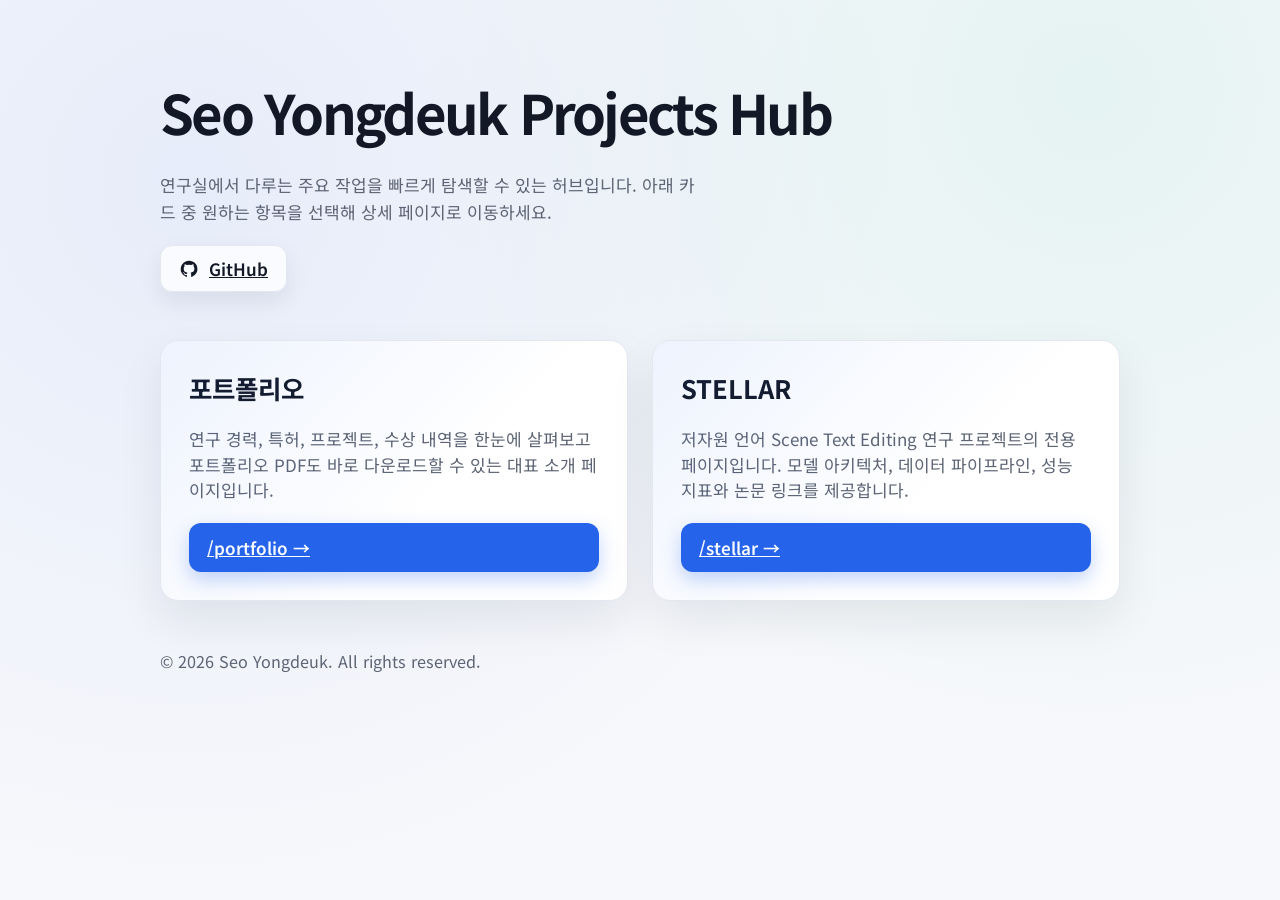
==== commit ce675f6a: "modify UI" ====
--- a/index.html
+++ b/index.html
@@ -10,16 +10,17 @@
   <link href="https://fonts.googleapis.com/css2?family=Manrope:wght@500;600;700&family=Noto+Sans+KR:wght@400;500;700&display=swap" rel="stylesheet">
   <style>
     :root {
-      color-scheme: light dark;
+      color-scheme: light;
       font-size: 17px;
-      --bg: #0b1324;
-      --card: rgba(14, 24, 44, 0.85);
-      --stroke: rgba(255, 255, 255, 0.15);
-      --text: #f8fafc;
-      --muted: rgba(248, 250, 252, 0.72);
-      --accent: #38bdf8;
-      --accent-soft: rgba(56, 189, 248, 0.1);
-      --accent-strong: #0ea5e9;
+      --bg: #f7f8fb;
+      --card: #ffffff;
+      --stroke: #e3e7ef;
+      --text: #121826;
+      --muted: #5d6474;
+      --accent: #2563eb;
+      --accent-soft: rgba(37, 99, 235, 0.08);
+      --accent-strong: #1d4ed8;
+      --shadow: 0 20px 45px rgba(15, 23, 42, 0.08);
     }
 
     * {
@@ -30,7 +31,9 @@
       margin: 0;
       min-height: 100vh;
       font-family: 'Noto Sans KR', 'Manrope', -apple-system, BlinkMacSystemFont, 'Segoe UI', sans-serif;
-      background: radial-gradient(circle at top, #172b4d 0%, #0a0f1e 52%, #05070e 100%);
+      background: radial-gradient(circle at 15% 20%, rgba(37, 99, 235, 0.08), transparent 55%),
+                  radial-gradient(circle at 85% 10%, rgba(16, 185, 129, 0.08), transparent 50%),
+                  var(--bg);
       color: var(--text);
     }
 
@@ -46,7 +49,7 @@
     header {
       display: flex;
       flex-direction: column;
-      gap: 16px;
+      gap: 20px;
     }
 
     header h1 {
@@ -60,6 +63,38 @@
       max-width: 32em;
       color: var(--muted);
       line-height: 1.6;
+    }
+
+    .header-actions {
+      display: flex;
+      flex-wrap: wrap;
+      gap: 12px;
+    }
+
+    .github-link {
+      display: inline-flex;
+      align-items: center;
+      gap: 10px;
+      padding: 10px 18px;
+      border-radius: 12px;
+      border: 1px solid var(--stroke);
+      font-weight: 600;
+      color: var(--text);
+      background: rgba(255, 255, 255, 0.8);
+      box-shadow: 0 10px 24px rgba(15, 23, 42, 0.08);
+      transition: transform 0.2s ease, box-shadow 0.2s ease;
+    }
+
+    .github-link svg {
+      width: 20px;
+      height: 20px;
+      fill: currentColor;
+    }
+
+    .github-link:hover,
+    .github-link:focus-visible {
+      transform: translateY(-2px);
+      box-shadow: 0 16px 32px rgba(15, 23, 42, 0.12);
     }
 
     .grid {
@@ -73,12 +108,12 @@
       border-radius: 18px;
       padding: 28px;
       background: var(--card);
-      backdrop-filter: blur(18px);
       display: flex;
       flex-direction: column;
       gap: 20px;
       position: relative;
       overflow: hidden;
+      box-shadow: var(--shadow);
     }
 
     .card::after {
@@ -105,37 +140,19 @@
       align-items: center;
       gap: 8px;
       padding: 12px 18px;
-      border-radius: 999px;
-      background: var(--accent-soft);
-      color: var(--accent);
+      border-radius: 12px;
+      background: var(--accent);
+      color: #fff;
       font-weight: 600;
-      border: 1px solid rgba(56, 189, 248, 0.3);
-      transition: transform 0.2s ease, background 0.2s ease;
+      border: none;
+      box-shadow: 0 8px 20px rgba(37, 99, 235, 0.28);
+      transition: transform 0.2s ease, box-shadow 0.2s ease;
     }
 
     .cta:hover,
     .cta:focus-visible {
-      background: var(--accent);
-      color: #041627;
       transform: translateY(-2px);
-    }
-
-    nav {
-      display: flex;
-      gap: 16px;
-      flex-wrap: wrap;
-    }
-
-    nav a {
-      color: var(--muted);
-      border-bottom: 1px solid transparent;
-      padding-bottom: 2px;
-    }
-
-    nav a:hover,
-    nav a:focus-visible {
-      color: var(--accent);
-      border-color: var(--accent-strong);
+      box-shadow: 0 16px 30px rgba(37, 99, 235, 0.3);
     }
 
     footer {
@@ -147,24 +164,28 @@
 <body>
   <div class="layout">
     <header>
-      <nav aria-label="섹션 바로가기">
-        <a href="/portfolio/">포트폴리오</a>
-        <a href="/stellar/">STELLAR 연구</a>
-      </nav>
       <h1>Seo Yongdeuk Projects Hub</h1>
       <p>연구실에서 다루는 주요 작업을 빠르게 탐색할 수 있는 허브입니다. 아래 카드 중 원하는 항목을 선택해 상세 페이지로 이동하세요.</p>
+      <div class="header-actions">
+        <a class="github-link" href="https://github.com/yongchoooon" target="_blank" rel="noreferrer noopener">
+          <svg viewBox="0 0 24 24" aria-hidden="true">
+            <path d="M12 2a10 10 0 0 0-3.16 19.49c.5.09.68-.22.68-.48v-1.68c-2.78.61-3.37-1.34-3.37-1.34-.46-1.16-1.12-1.47-1.12-1.47-.92-.62.07-.61.07-.61 1.02.07 1.56 1.05 1.56 1.05.9 1.55 2.36 1.1 2.94.84a2.13 2.13 0 0 1 .63-1.33c-2.22-.25-4.55-1.11-4.55-4.95a3.87 3.87 0 0 1 1.03-2.68 3.6 3.6 0 0 1 .1-2.64s.84-.27 2.75 1.02a9.4 9.4 0 0 1 5 0c1.91-1.29 2.75-1.02 2.75-1.02a3.6 3.6 0 0 1 .1 2.64 3.87 3.87 0 0 1 1.03 2.68c0 3.85-2.33 4.69-4.55 4.94a2.38 2.38 0 0 1 .68 1.84v2.72c0 .27.18.58.69.48A10 10 0 0 0 12 2Z" />
+          </svg>
+          GitHub
+        </a>
+      </div>
     </header>
 
     <section class="grid" aria-label="주요 페이지">
       <article class="card">
         <h2>포트폴리오</h2>
         <p>연구 경력, 특허, 프로젝트, 수상 내역을 한눈에 살펴보고 포트폴리오 PDF도 바로 다운로드할 수 있는 대표 소개 페이지입니다.</p>
-        <a class="cta" href="/portfolio/">/portfolio →</a>
+        <a class="cta" href="./portfolio/">/portfolio →</a>
       </article>
       <article class="card">
         <h2>STELLAR</h2>
         <p>저자원 언어 Scene Text Editing 연구 프로젝트의 전용 페이지입니다. 모델 아키텍처, 데이터 파이프라인, 성능 지표와 논문 링크를 제공합니다.</p>
-        <a class="cta" href="/stellar/">/stellar →</a>
+        <a class="cta" href="./stellar/">/stellar →</a>
       </article>
     </section>
 
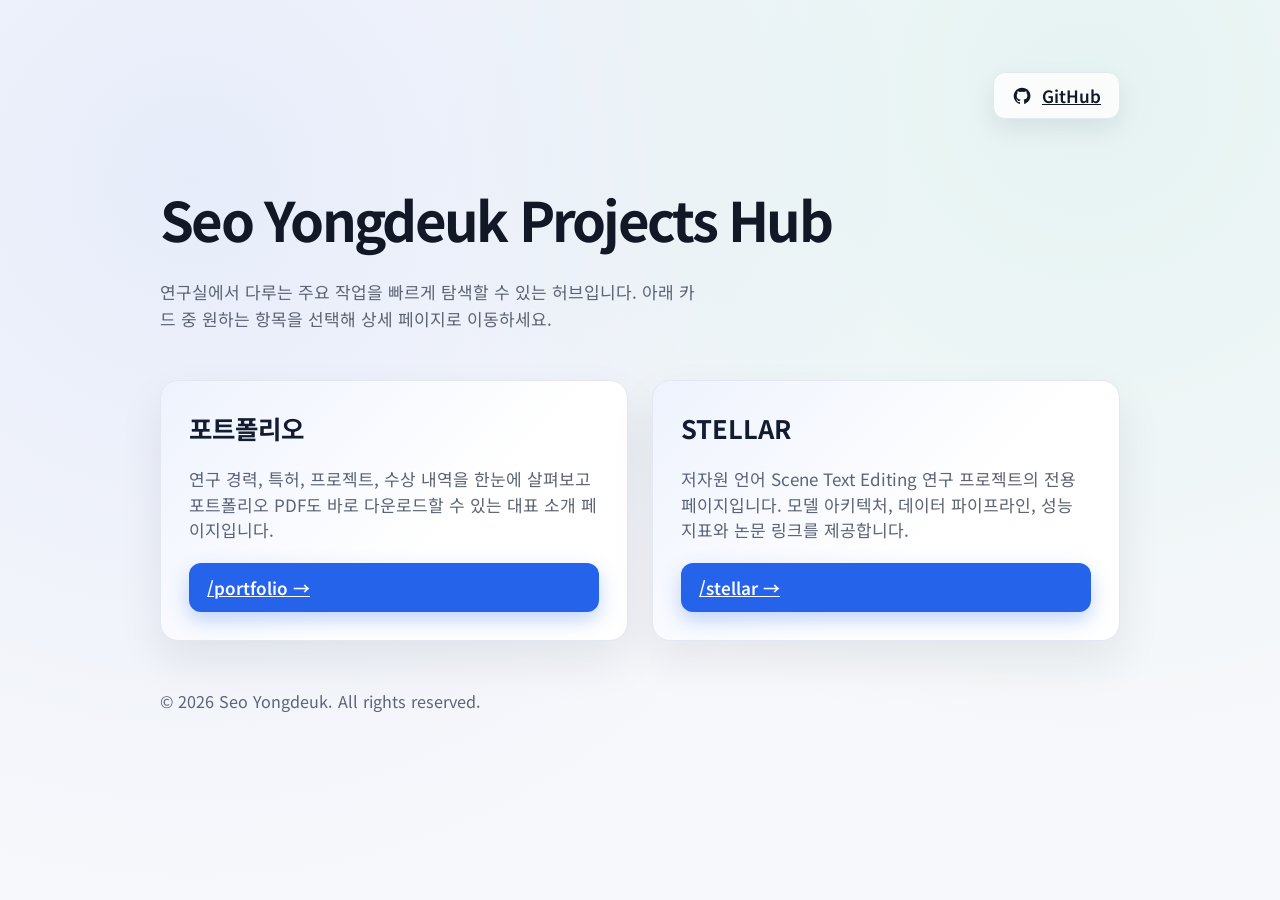
==== commit 9fccc40d: "modify UI" ====
--- a/index.html
+++ b/index.html
@@ -65,10 +65,11 @@
       line-height: 1.6;
     }
 
-    .header-actions {
-      display: flex;
-      flex-wrap: wrap;
-      gap: 12px;
+    .top-bar {
+      display: flex;
+      justify-content: flex-end;
+      align-items: center;
+      margin-bottom: 12px;
     }
 
     .github-link {
@@ -163,17 +164,17 @@
 </head>
 <body>
   <div class="layout">
+    <div class="top-bar">
+      <a class="github-link" href="https://github.com/yongchoooon" target="_blank" rel="noreferrer noopener">
+        <svg viewBox="0 0 24 24" aria-hidden="true">
+          <path d="M12 2a10 10 0 0 0-3.16 19.49c.5.09.68-.22.68-.48v-1.68c-2.78.61-3.37-1.34-3.37-1.34-.46-1.16-1.12-1.47-1.12-1.47-.92-.62.07-.61.07-.61 1.02.07 1.56 1.05 1.56 1.05.9 1.55 2.36 1.1 2.94.84a2.13 2.13 0 0 1 .63-1.33c-2.22-.25-4.55-1.11-4.55-4.95a3.87 3.87 0 0 1 1.03-2.68 3.6 3.6 0 0 1 .1-2.64s.84-.27 2.75 1.02a9.4 9.4 0 0 1 5 0c1.91-1.29 2.75-1.02 2.75-1.02a3.6 3.6 0 0 1 .1 2.64 3.87 3.87 0 0 1 1.03 2.68c0 3.85-2.33 4.69-4.55 4.94a2.38 2.38 0 0 1 .68 1.84v2.72c0 .27.18.58.69.48A10 10 0 0 0 12 2Z" />
+        </svg>
+        GitHub
+      </a>
+    </div>
     <header>
       <h1>Seo Yongdeuk Projects Hub</h1>
       <p>연구실에서 다루는 주요 작업을 빠르게 탐색할 수 있는 허브입니다. 아래 카드 중 원하는 항목을 선택해 상세 페이지로 이동하세요.</p>
-      <div class="header-actions">
-        <a class="github-link" href="https://github.com/yongchoooon" target="_blank" rel="noreferrer noopener">
-          <svg viewBox="0 0 24 24" aria-hidden="true">
-            <path d="M12 2a10 10 0 0 0-3.16 19.49c.5.09.68-.22.68-.48v-1.68c-2.78.61-3.37-1.34-3.37-1.34-.46-1.16-1.12-1.47-1.12-1.47-.92-.62.07-.61.07-.61 1.02.07 1.56 1.05 1.56 1.05.9 1.55 2.36 1.1 2.94.84a2.13 2.13 0 0 1 .63-1.33c-2.22-.25-4.55-1.11-4.55-4.95a3.87 3.87 0 0 1 1.03-2.68 3.6 3.6 0 0 1 .1-2.64s.84-.27 2.75 1.02a9.4 9.4 0 0 1 5 0c1.91-1.29 2.75-1.02 2.75-1.02a3.6 3.6 0 0 1 .1 2.64 3.87 3.87 0 0 1 1.03 2.68c0 3.85-2.33 4.69-4.55 4.94a2.38 2.38 0 0 1 .68 1.84v2.72c0 .27.18.58.69.48A10 10 0 0 0 12 2Z" />
-          </svg>
-          GitHub
-        </a>
-      </div>
     </header>
 
     <section class="grid" aria-label="주요 페이지">
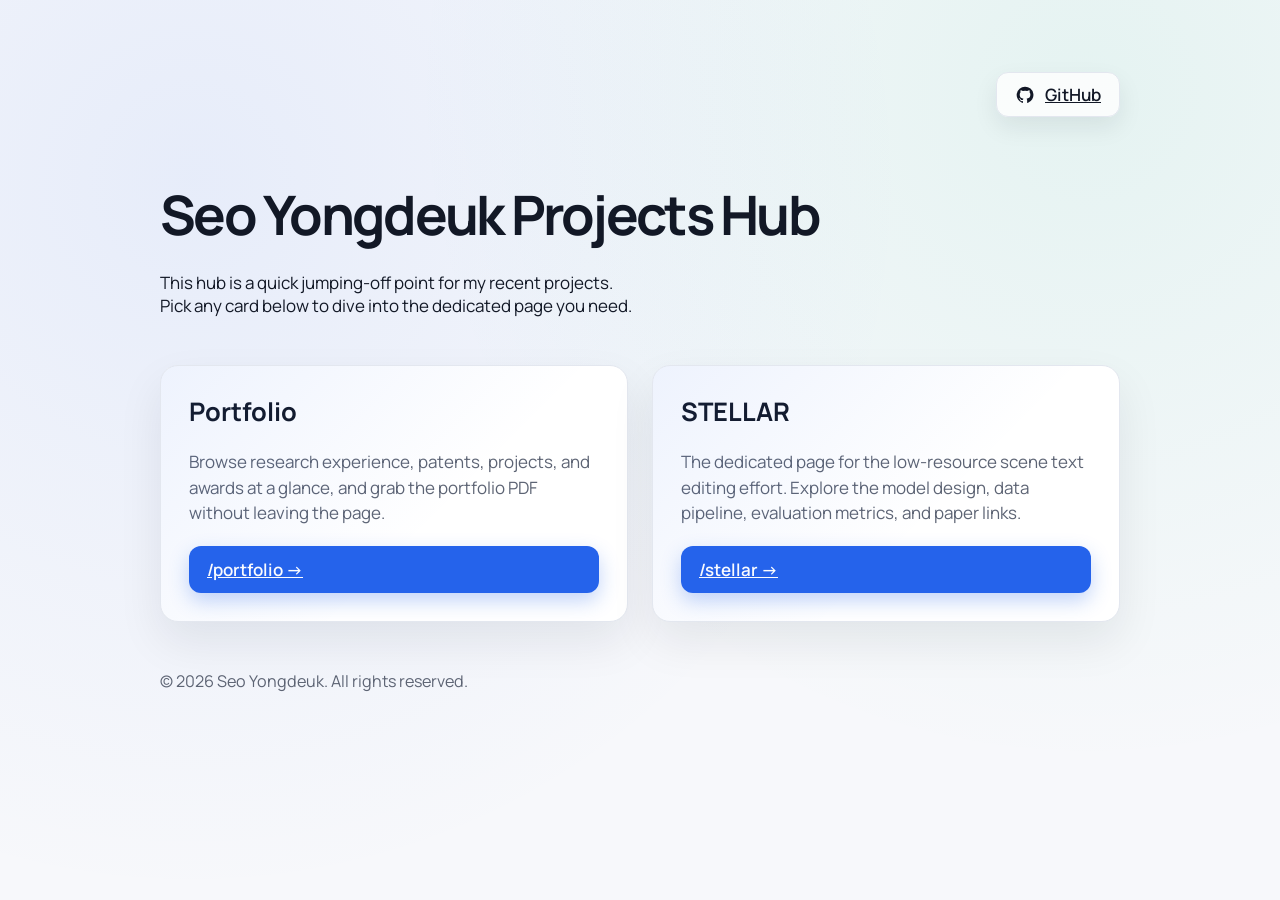
==== commit 0b7fa848: "en/ko toggle" ====
--- a/index.html
+++ b/index.html
@@ -1,10 +1,10 @@
 <!DOCTYPE html>
-<html lang="ko">
+<html lang="en">
 <head>
   <meta charset="utf-8">
   <meta name="viewport" content="width=device-width, initial-scale=1">
   <title>yongchoooon.github.io</title>
-  <meta name="description" content="서용득 연구원의 공개 포트폴리오와 STELLAR 연구 페이지를 빠르게 탐색하세요.">
+  <meta name="description" content="Quickly explore Seo Yongdeuk's public portfolio and the STELLAR research page.">
   <link rel="preconnect" href="https://fonts.googleapis.com">
   <link rel="preconnect" href="https://fonts.gstatic.com" crossorigin>
   <link href="https://fonts.googleapis.com/css2?family=Manrope:wght@500;600;700&family=Noto+Sans+KR:wght@400;500;700&display=swap" rel="stylesheet">
@@ -30,7 +30,7 @@
     body {
       margin: 0;
       min-height: 100vh;
-      font-family: 'Noto Sans KR', 'Manrope', -apple-system, BlinkMacSystemFont, 'Segoe UI', sans-serif;
+      font-family: 'Manrope', 'Inter', -apple-system, BlinkMacSystemFont, 'Segoe UI', sans-serif;
       background: radial-gradient(circle at 15% 20%, rgba(37, 99, 235, 0.08), transparent 55%),
                   radial-gradient(circle at 85% 10%, rgba(16, 185, 129, 0.08), transparent 50%),
                   var(--bg);
@@ -174,18 +174,18 @@
     </div>
     <header>
       <h1>Seo Yongdeuk Projects Hub</h1>
-      <p>연구실에서 다루는 주요 작업을 빠르게 탐색할 수 있는 허브입니다. 아래 카드 중 원하는 항목을 선택해 상세 페이지로 이동하세요.</p>
+      <Pick>This hub is a quick jumping-off point for my recent projects.<br>Pick any card below to dive into the dedicated page you need.</p>
     </header>
 
-    <section class="grid" aria-label="주요 페이지">
+    <section class="grid" aria-label="Featured pages">
       <article class="card">
-        <h2>포트폴리오</h2>
-        <p>연구 경력, 특허, 프로젝트, 수상 내역을 한눈에 살펴보고 포트폴리오 PDF도 바로 다운로드할 수 있는 대표 소개 페이지입니다.</p>
+        <h2>Portfolio</h2>
+        <p>Browse research experience, patents, projects, and awards at a glance, and grab the portfolio PDF without leaving the page.</p>
         <a class="cta" href="./portfolio/">/portfolio →</a>
       </article>
       <article class="card">
         <h2>STELLAR</h2>
-        <p>저자원 언어 Scene Text Editing 연구 프로젝트의 전용 페이지입니다. 모델 아키텍처, 데이터 파이프라인, 성능 지표와 논문 링크를 제공합니다.</p>
+        <p>The dedicated page for the low-resource scene text editing effort. Explore the model design, data pipeline, evaluation metrics, and paper links.</p>
         <a class="cta" href="./stellar/">/stellar →</a>
       </article>
     </section>
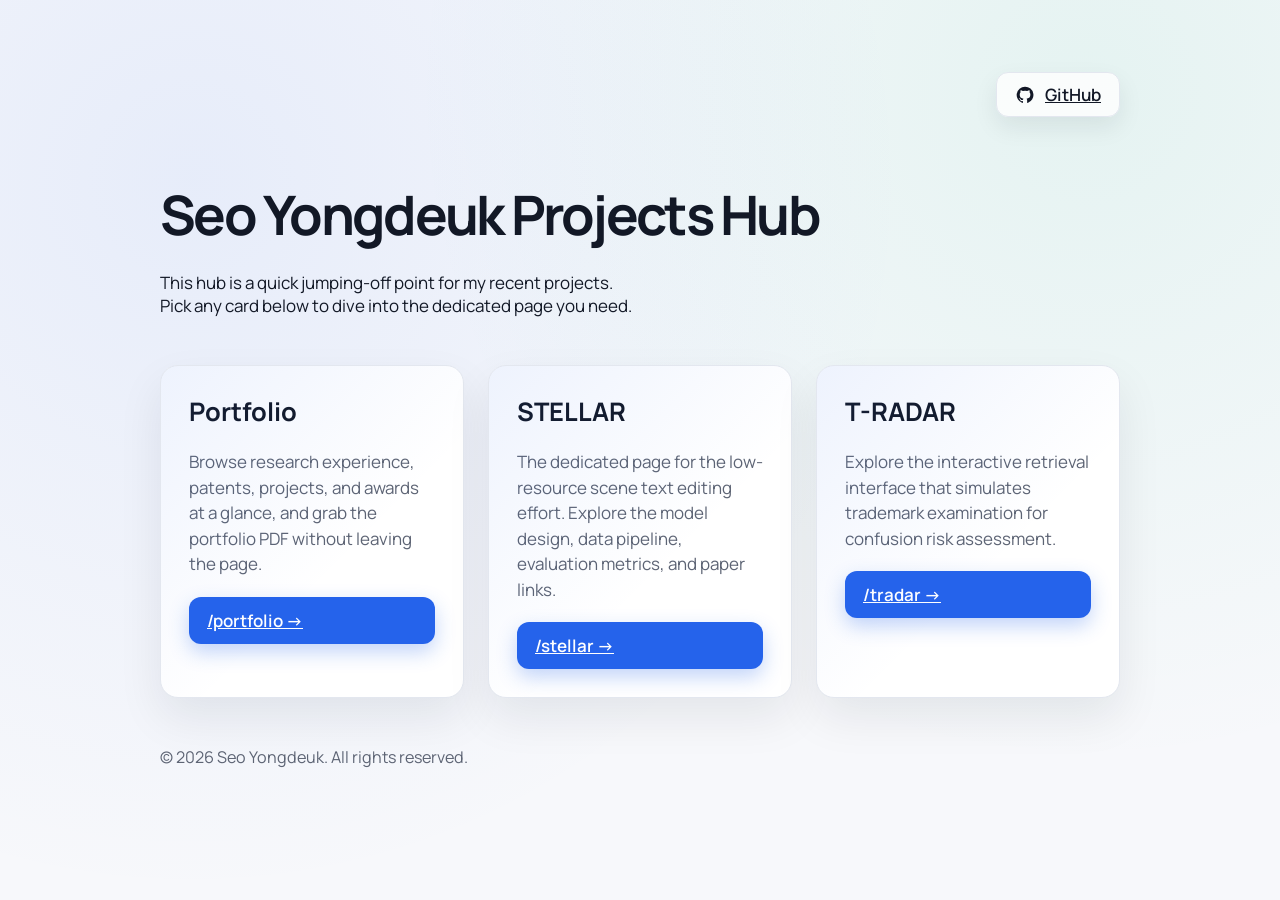
==== commit 2c61ec17: "feat: add T-RADAR page and hub link" ====
--- a/index.html
+++ b/index.html
@@ -188,6 +188,11 @@
         <p>The dedicated page for the low-resource scene text editing effort. Explore the model design, data pipeline, evaluation metrics, and paper links.</p>
         <a class="cta" href="./stellar/">/stellar →</a>
       </article>
+      <article class="card">
+        <h2>T-RADAR</h2>
+        <p>Explore the interactive retrieval interface that simulates trademark examination for confusion risk assessment.</p>
+        <a class="cta" href="./tradar/">/tradar →</a>
+      </article>
     </section>
 
     <footer>
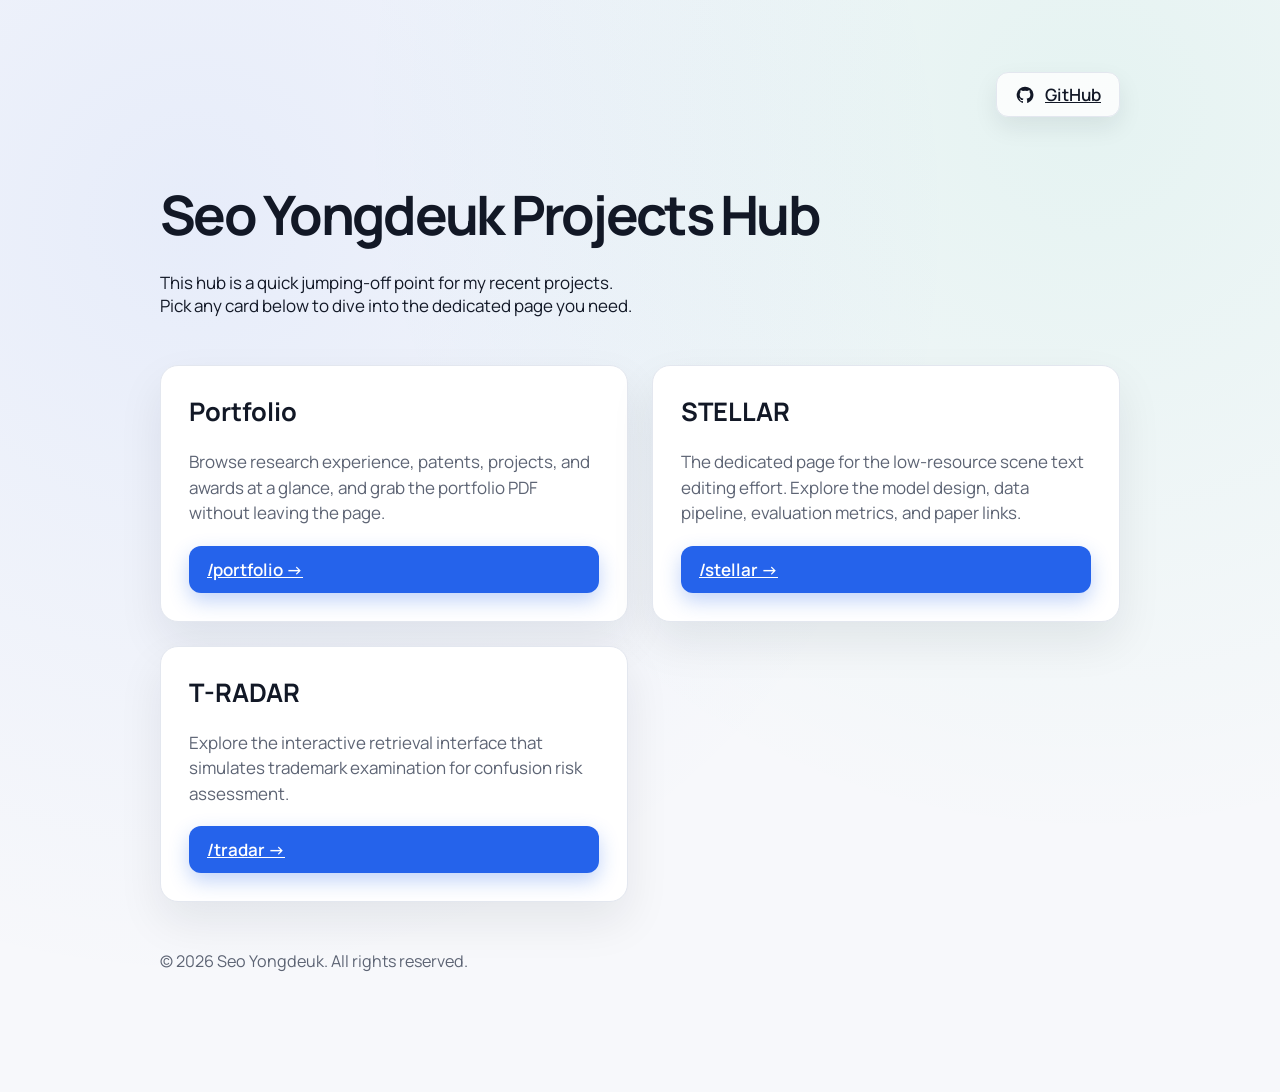
==== commit ac7a9112: "chore: adjust hub layout and video settings" ====
--- a/index.html
+++ b/index.html
@@ -100,8 +100,14 @@
 
     .grid {
       display: grid;
-      grid-template-columns: repeat(auto-fit, minmax(260px, 1fr));
+      grid-template-columns: repeat(2, minmax(0, 1fr));
       gap: 24px;
+    }
+
+    @media (max-width: 720px) {
+      .grid {
+        grid-template-columns: 1fr;
+      }
     }
 
     .card {
@@ -118,11 +124,7 @@
     }
 
     .card::after {
-      content: '';
-      position: absolute;
-      inset: 0;
-      background: linear-gradient(135deg, var(--accent-soft), transparent 60%);
-      pointer-events: none;
+      content: none;
     }
 
     .card h2 {
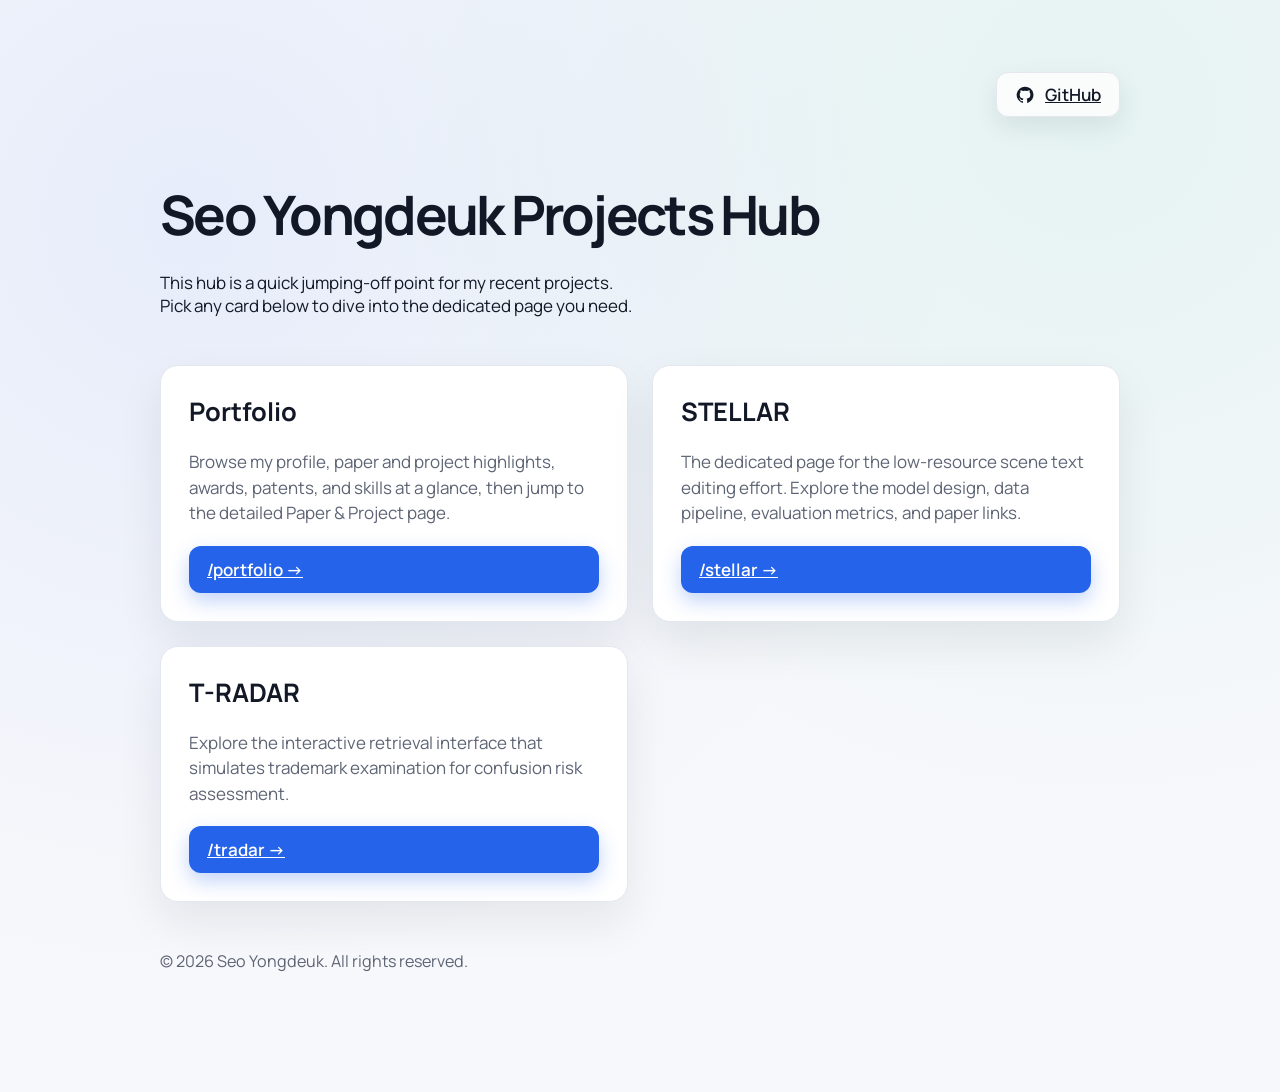
==== commit 0694cb36: "Update portfolio hub description" ====
--- a/index.html
+++ b/index.html
@@ -182,7 +182,7 @@
     <section class="grid" aria-label="Featured pages">
       <article class="card">
         <h2>Portfolio</h2>
-        <p>Browse research experience, patents, projects, and awards at a glance, and grab the portfolio PDF without leaving the page.</p>
+        <p>Browse my profile, paper and project highlights, awards, patents, and skills at a glance, then jump to the detailed Paper &amp; Project page.</p>
         <a class="cta" href="./portfolio/">/portfolio →</a>
       </article>
       <article class="card">
